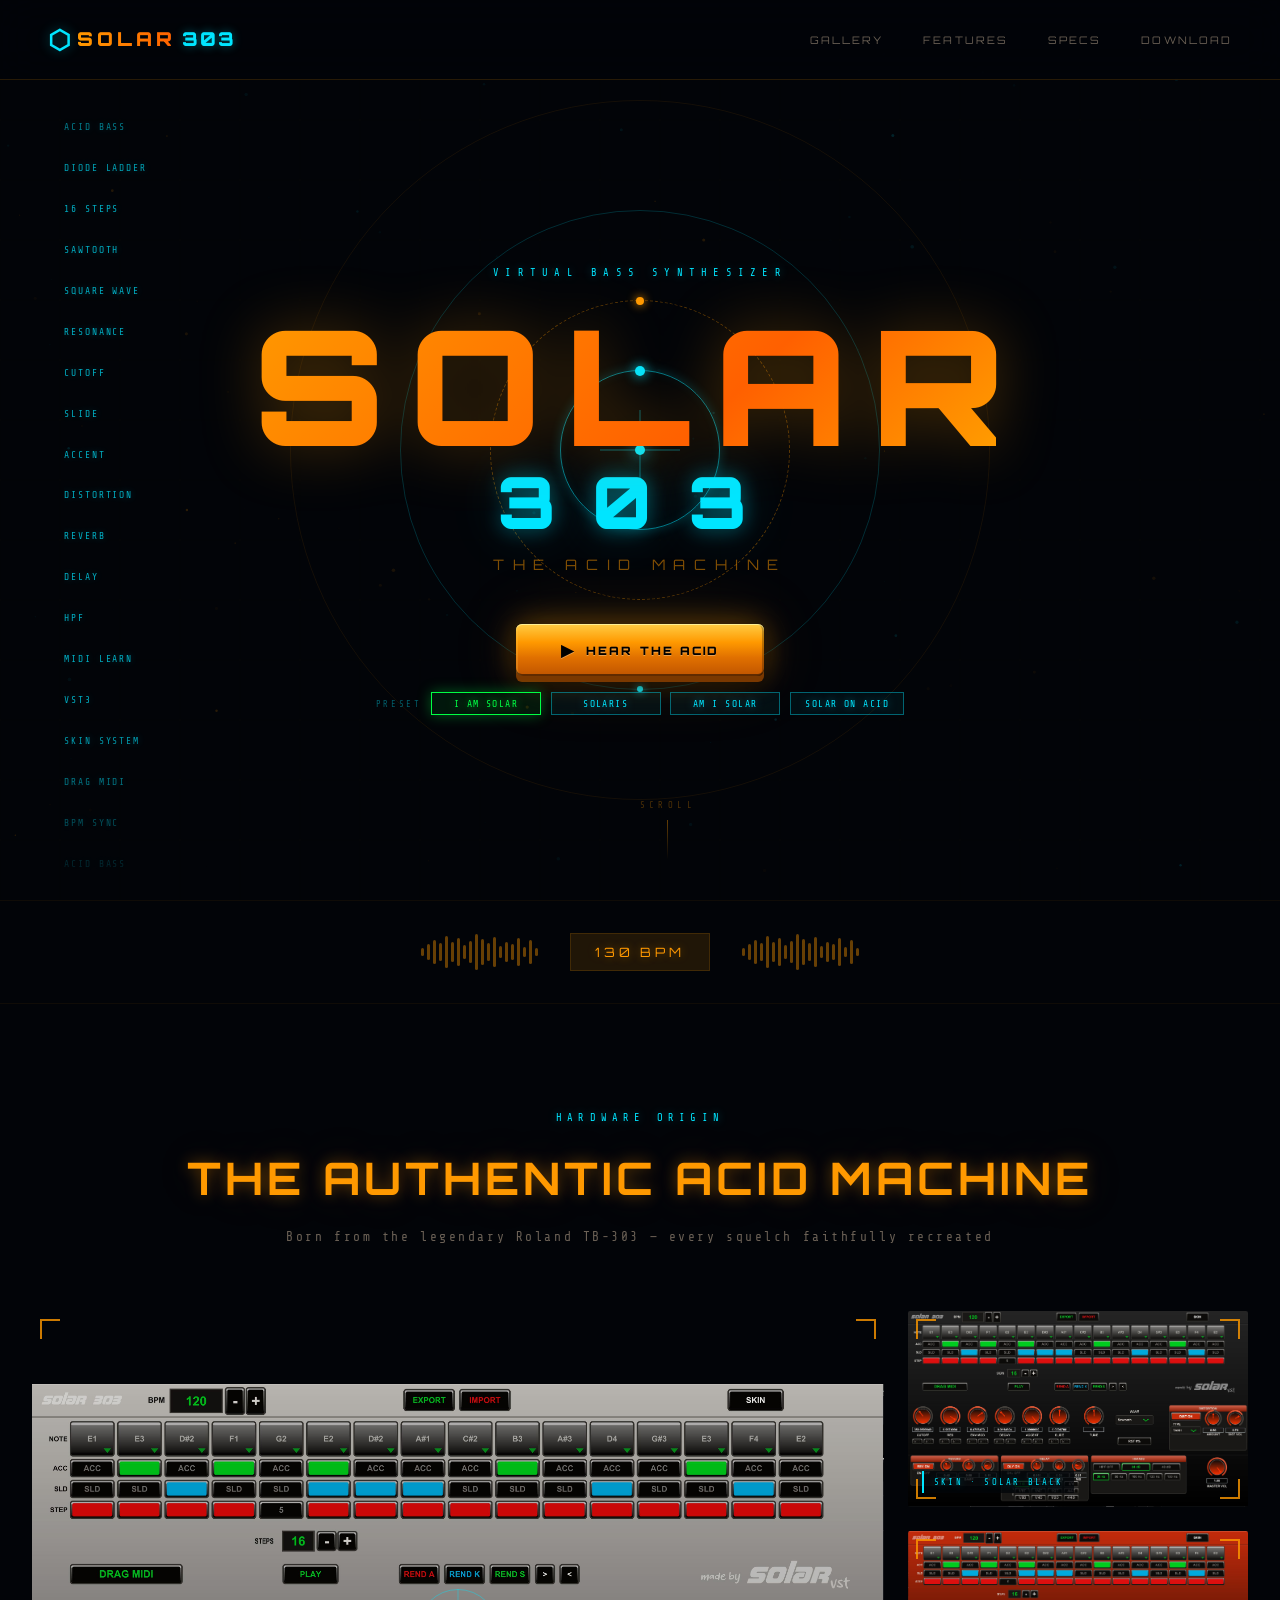
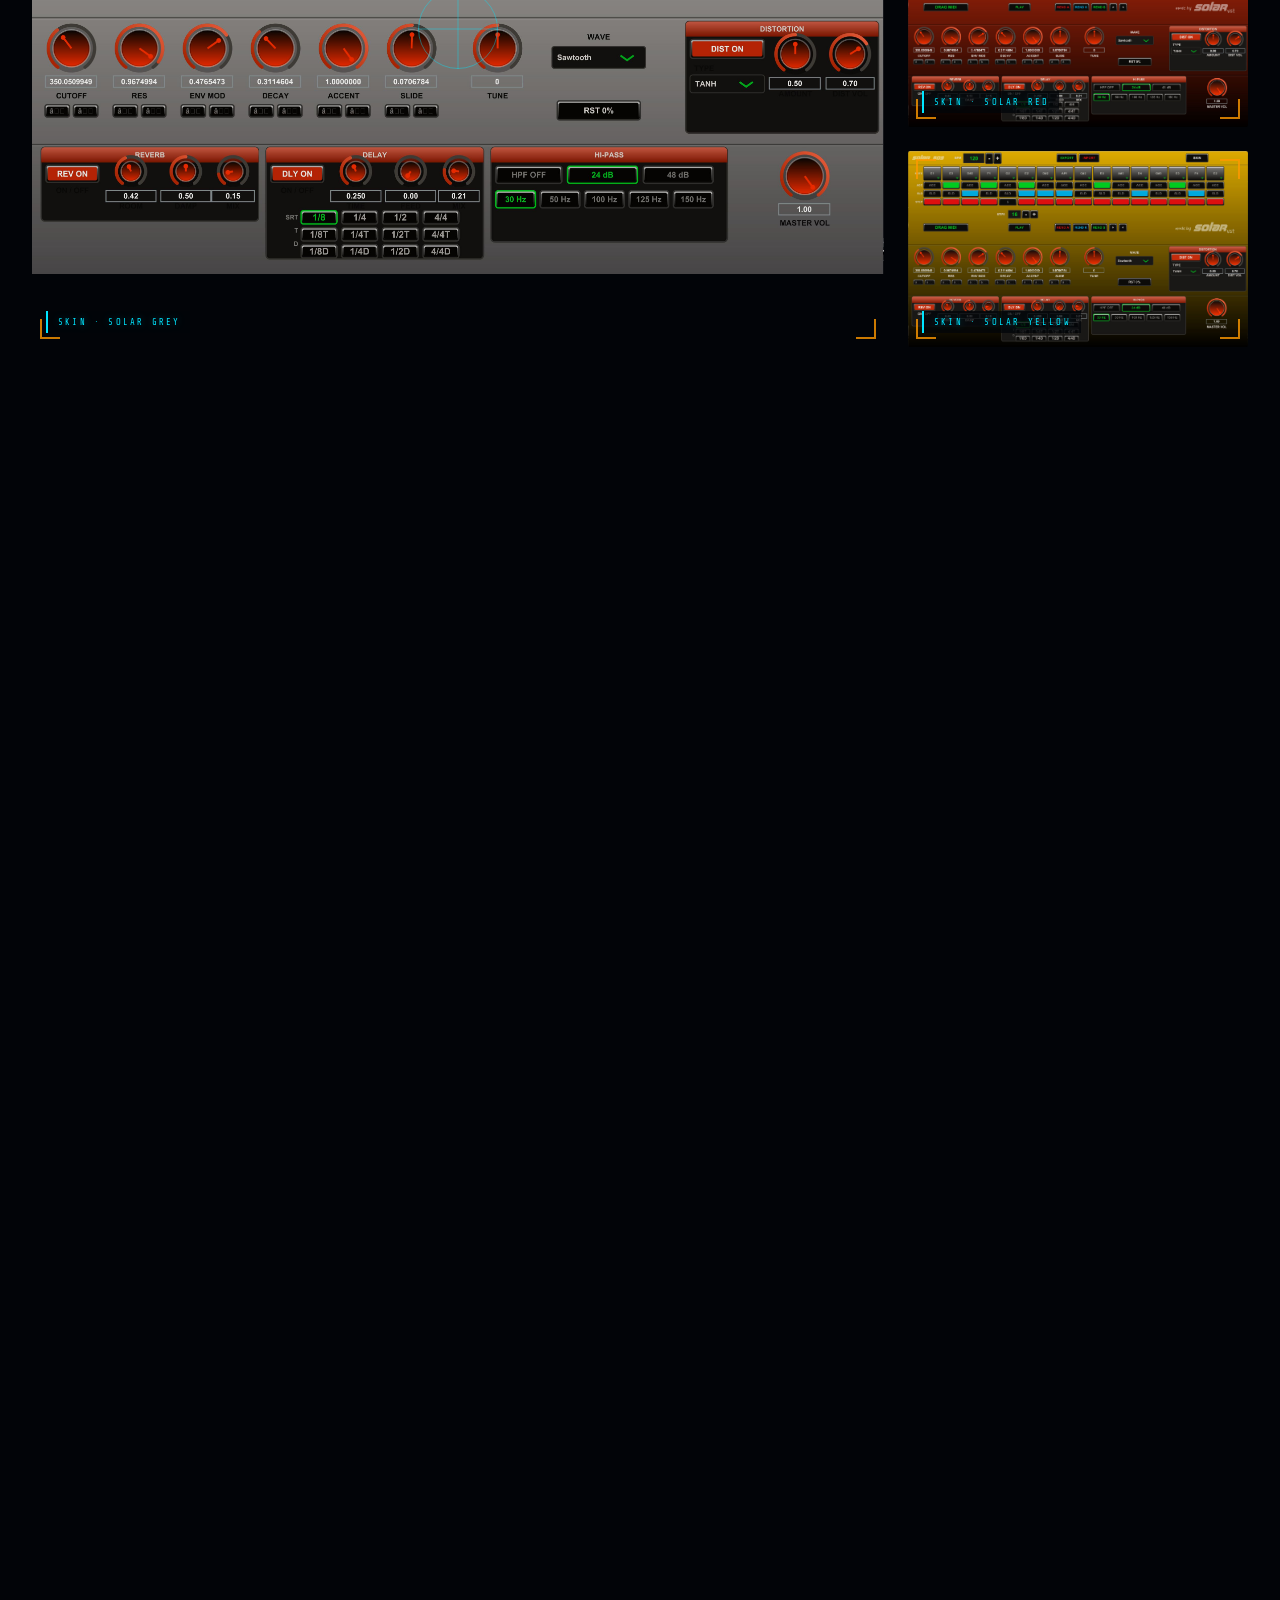
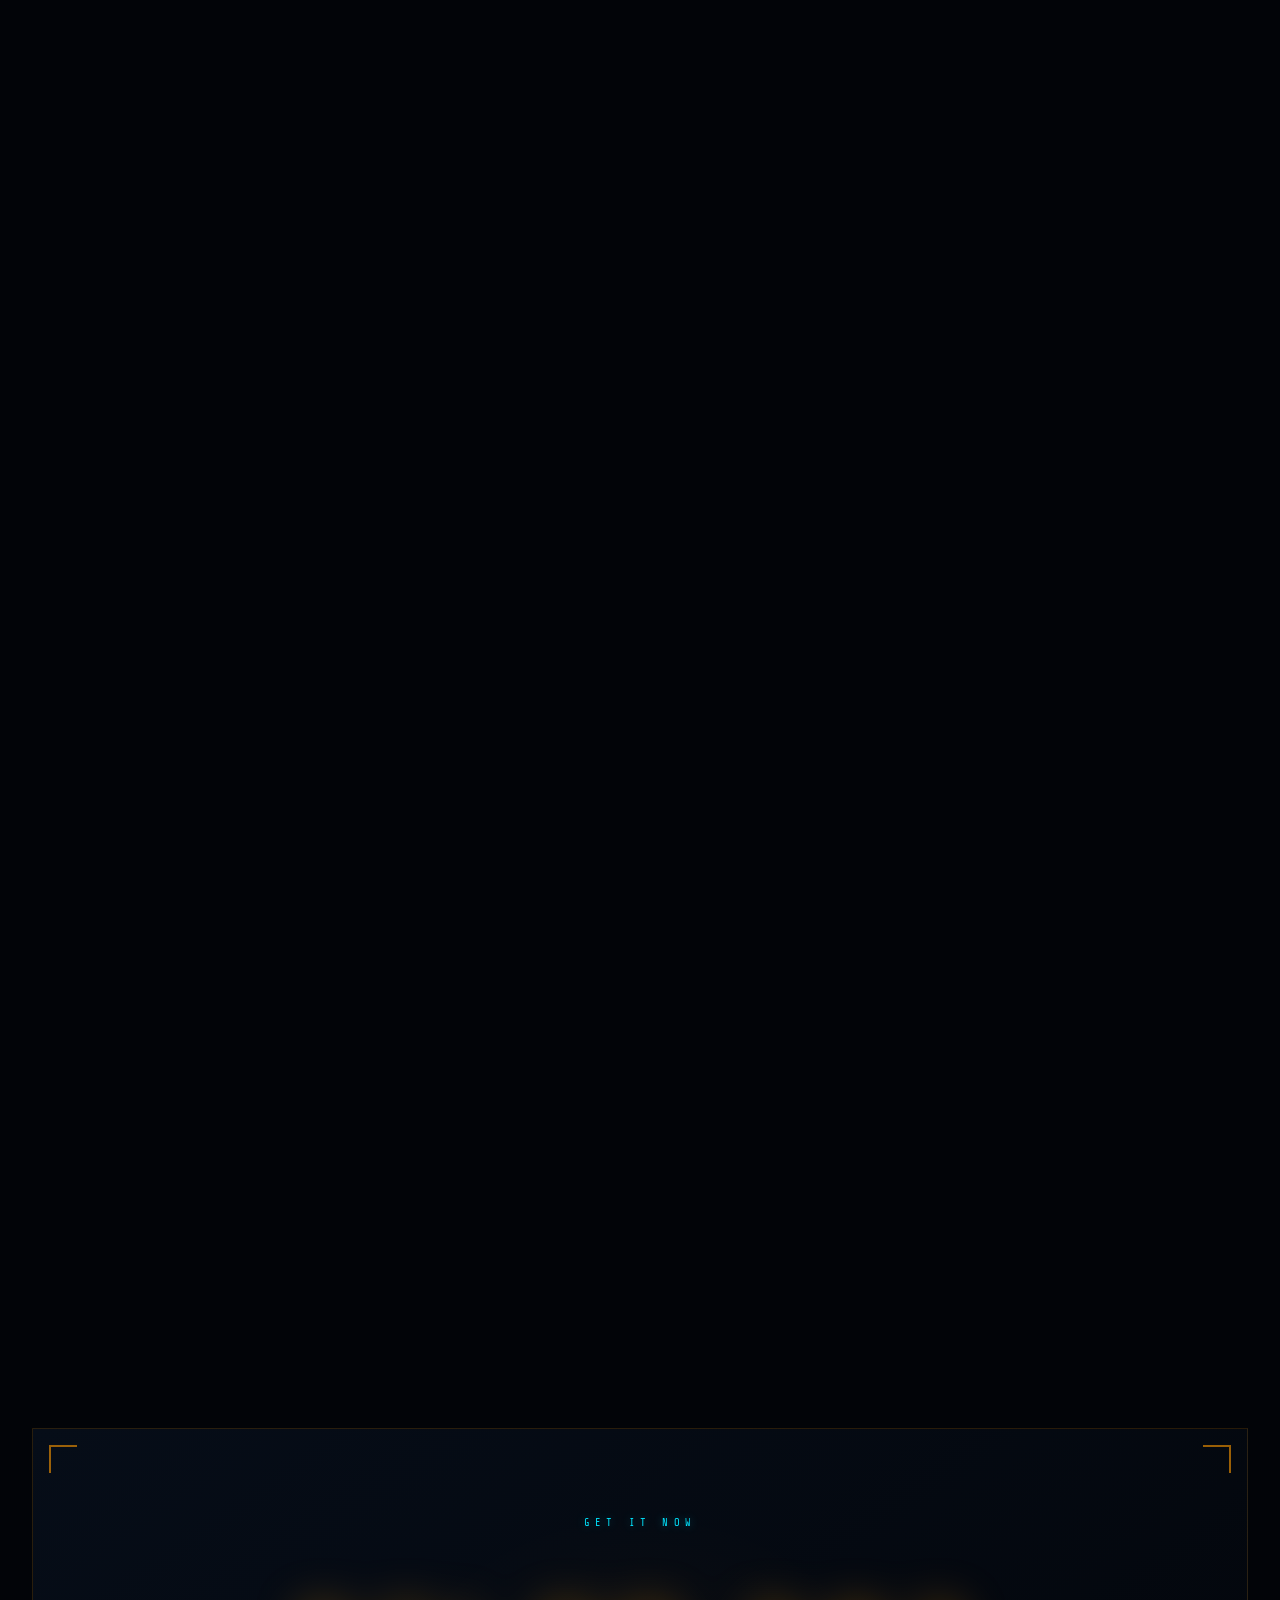
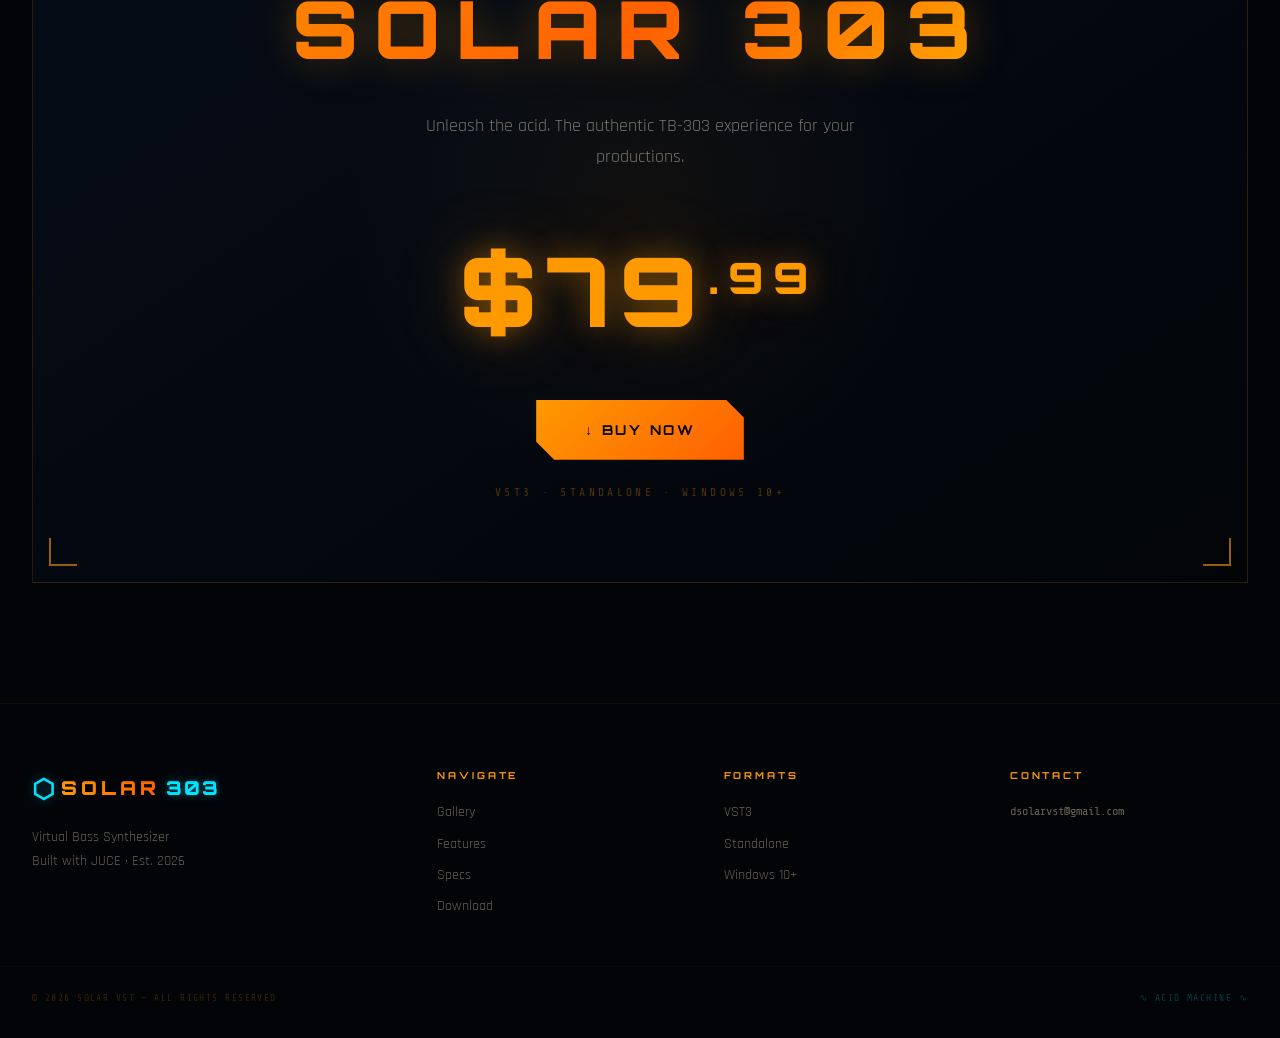
==== index.html @ ec1c38a1 "move site to root" ====
<!DOCTYPE html>
<html lang="en">
<head>
  <meta charset="UTF-8" />
  <meta name="viewport" content="width=device-width, initial-scale=1.0" />
  <title>SOLAR 303 — The Acid Machine</title>
  <link rel="stylesheet" href="style.css" />
  <link href="https://fonts.googleapis.com/css2?family=Orbitron:wght@400;700;900&family=Share+Tech+Mono&family=Rajdhani:wght@300;400;500;600;700&display=swap" rel="stylesheet" />
</head>
<body>

  <canvas id="bg-canvas"></canvas>

  <!-- NAVBAR -->
  <nav class="navbar" id="navbar">
    <div class="nav-logo">
      <span class="logo-hex">⬡</span>
      <span class="logo-solar">SOLAR</span><span class="logo-303">303</span>
    </div>
    <ul class="nav-links">
      <li><a href="#gallery">GALLERY</a></li>
      <li><a href="#features">FEATURES</a></li>
      <li><a href="#specs">SPECS</a></li>
      <li><a href="#download">DOWNLOAD</a></li>
    </ul>
    <button class="hamburger" id="hamburger" aria-label="Menu">
      <span></span><span></span><span></span>
    </button>
  </nav>

  <div class="mobile-nav" id="mobile-nav">
    <a href="#gallery">GALLERY</a>
    <a href="#features">FEATURES</a>
    <a href="#specs">SPECS</a>
    <a href="#download">DOWNLOAD</a>
  </div>

  <!-- HERO -->
  <section class="hero">

    <!-- HUD targeting rings -->
    <div class="hud-rings">
      <div class="hud-ring r1"></div>
      <div class="hud-ring r2"></div>
      <div class="hud-ring r3"></div>
      <div class="hud-ring r4"></div>
      <div class="hud-crosshair">
        <div class="ch-h"></div>
        <div class="ch-v"></div>
        <div class="ch-core"></div>
      </div>
    </div>

    <!-- Rising neon words column -->
    <div class="neon-words-col">
      <div class="neon-words-track">
        <span>ACID BASS</span>
        <span>DIODE LADDER</span>
        <span>16 STEPS</span>
        <span>SAWTOOTH</span>
        <span>SQUARE WAVE</span>
        <span>RESONANCE</span>
        <span>CUTOFF</span>
        <span>SLIDE</span>
        <span>ACCENT</span>
        <span>DISTORTION</span>
        <span>REVERB</span>
        <span>DELAY</span>
        <span>HPF</span>
        <span>MIDI LEARN</span>
        <span>VST3</span>
        <span>SKIN SYSTEM</span>
        <span>DRAG MIDI</span>
        <span>BPM SYNC</span>
        <span>ACID BASS</span>
        <span>DIODE LADDER</span>
        <span>16 STEPS</span>
        <span>SAWTOOTH</span>
        <span>SQUARE WAVE</span>
        <span>RESONANCE</span>
        <span>CUTOFF</span>
        <span>SLIDE</span>
        <span>ACCENT</span>
        <span>DISTORTION</span>
        <span>REVERB</span>
        <span>DELAY</span>
        <span>HPF</span>
        <span>MIDI LEARN</span>
        <span>VST3</span>
        <span>SKIN SYSTEM</span>
        <span>DRAG MIDI</span>
        <span>BPM SYNC</span>
      </div>
    </div>


    <div class="hero-content">
      <div class="hero-label">VIRTUAL BASS SYNTHESIZER</div>
      <h1 class="hero-title">
        <span class="ht-solar">SOLAR</span>
        <span class="ht-303">303</span>
      </h1>
      <p class="hero-tagline">THE ACID MACHINE</p>
      <div class="hero-btns">
        <button class="btn-acid" id="acid-btn">
          <span class="btn-icon">▶</span> HEAR THE ACID
        </button>
      </div>
      <div class="preset-selector">
        <span class="preset-label">PRESET</span>
        <button class="preset-btn active" data-preset="1">I AM SOLAR</button>
        <button class="preset-btn" data-preset="3">SOLARIS</button>
        <button class="preset-btn" data-preset="2">AM I SOLAR</button>
        <button class="preset-btn" data-preset="0">SOLAR ON ACID</button>
      </div>
    </div>

    <div class="scroll-indicator">
      <span>SCROLL</span>
      <div class="scroll-line"></div>
    </div>
  </section>

  <!-- BPM DIVIDER -->
  <div class="bpm-divider">
    <div class="wave-bars">
      <span></span><span></span><span></span><span></span><span></span>
      <span></span><span></span><span></span><span></span><span></span>
      <span></span><span></span><span></span><span></span><span></span>
      <span></span><span></span><span></span><span></span><span></span>
    </div>
    <div class="bpm-tag">130 BPM</div>
    <div class="wave-bars">
      <span></span><span></span><span></span><span></span><span></span>
      <span></span><span></span><span></span><span></span><span></span>
      <span></span><span></span><span></span><span></span><span></span>
      <span></span><span></span><span></span><span></span><span></span>
    </div>
  </div>

  <!-- GALLERY — Authentic Images -->
  <section class="gallery reveal" id="gallery">
    <div class="container">
      <div class="section-header">
        <span class="section-tag">HARDWARE ORIGIN</span>
        <h2 class="section-title">THE AUTHENTIC ACID MACHINE</h2>
        <p class="section-sub">Born from the legendary Roland TB-303 — every squelch faithfully recreated</p>
      </div>

      <div class="gallery-layout">
        <div class="gallery-main hud-frame">
          <img src="images/GR.jpg" alt="SOLAR 303 Grey Skin" />
          <div class="hf-overlay">
            <div class="hf-tl"></div>
            <div class="hf-tr"></div>
            <div class="hf-bl"></div>
            <div class="hf-br"></div>
            <div class="hf-scan"></div>
            <div class="hf-tag">SKIN · SOLAR GREY</div>
            <div class="hf-target">
              <div class="target-ring"></div>
              <div class="target-cross-h"></div>
              <div class="target-cross-v"></div>
            </div>
          </div>
        </div>

        <div class="gallery-skins">
          <div class="skin-card hud-frame">
            <img src="images/B.jpg" alt="SOLAR 303 Black Skin" />
            <div class="hf-overlay">
              <div class="hf-tl"></div>
              <div class="hf-tr"></div>
              <div class="hf-bl"></div>
              <div class="hf-br"></div>
              <div class="hf-tag">SKIN · SOLAR BLACK</div>
            </div>
          </div>
          <div class="skin-card hud-frame">
            <img src="images/R.jpg" alt="SOLAR 303 Red Skin" />
            <div class="hf-overlay">
              <div class="hf-tl"></div>
              <div class="hf-tr"></div>
              <div class="hf-bl"></div>
              <div class="hf-br"></div>
              <div class="hf-tag">SKIN · SOLAR RED</div>
            </div>
          </div>
          <div class="skin-card hud-frame">
            <img src="images/Y.jpg" alt="SOLAR 303 Yellow Skin" />
            <div class="hf-overlay">
              <div class="hf-tl"></div>
              <div class="hf-tr"></div>
              <div class="hf-bl"></div>
              <div class="hf-br"></div>
              <div class="hf-tag">SKIN · SOLAR YELLOW</div>
            </div>
          </div>
        </div>
      </div>
    </div>
  </section>

  <!-- FEATURES -->
  <section class="features reveal" id="features">
    <div class="container">
      <div class="section-header">
        <span class="section-tag">ENGINE</span>
        <h2 class="section-title">CORE FEATURES</h2>
        <p class="section-sub">Everything that makes the acid flow</p>
      </div>

      <div class="features-grid">
        <div class="feat-card">
          <div class="feat-code">SEQ</div>
          <h3>16-Step Sequencer</h3>
          <p>Classic, easy system for endless programming of your SOLAR 303 16-step patterns — real-time editing, variable length, slide and accent per step.</p>
        </div>
        <div class="feat-card">
          <div class="feat-code">LPF</div>
          <h3>Acid Filter</h3>
          <p>Screaming resonant low-pass filter. Cutoff, resonance, envelope mod — the unmistakable 303 character.</p>
        </div>
        <div class="feat-card">
          <div class="feat-code">SLD</div>
          <h3>Slide & Accent</h3>
          <p>Per-step portamento glide and accent boost that define the iconic acid sound.</p>
        </div>
        <div class="feat-card">
          <div class="feat-code">DST</div>
          <h3>Distortion Drive</h3>
          <p>From warm saturation to aggressive clipping. Push the signal until it screams.</p>
        </div>
        <div class="feat-card">
          <div class="feat-code">DLY</div>
          <h3>Tempo-Sync Delay</h3>
          <p>Rhythmic stereo echoes locked to your DAW's tempo with adjustable feedback.</p>
        </div>
        <div class="feat-card">
          <div class="feat-code">MDI</div>
          <h3>MIDI Learn</h3>
          <p>Lock-free MIDI CC mapping. Assign any hardware knob to any parameter instantly.</p>
        </div>
        <div class="feat-card">
          <div class="feat-code">RND</div>
          <h3>Randomizer</h3>
          <p>Intelligent one-click pattern generation. Discover unexpected acid sequences instantly.</p>
        </div>
        <div class="feat-card">
          <div class="feat-code">REV</div>
          <h3>Reverb</h3>
          <p>Lush stereo reverb from tight rooms to infinite ambient washes — place your bass in space.</p>
        </div>
        <div class="feat-card">
          <div class="feat-code">SKN</div>
          <h3>Skin System</h3>
          <p>Multiple visual themes. Switch between looks to match your studio aesthetic.</p>
        </div>
      </div>
    </div>
  </section>

  <!-- SIGNAL FLOW -->
  <section class="signal-section reveal" id="signal">
    <div class="container">
      <div class="section-header">
        <span class="section-tag">ARCHITECTURE</span>
        <h2 class="section-title">SIGNAL FLOW</h2>
        <p class="section-sub">The audio path from sequencer to output</p>
      </div>

      <div class="signal-chain">
        <div class="chain-node">
          <div class="cn-code">SEQ</div>
          <div class="cn-label">Sequencer</div>
        </div>
        <div class="chain-arrow"><svg viewBox="0 0 40 12"><line x1="0" y1="6" x2="34" y2="6"/><polygon points="34,2 40,6 34,10"/></svg></div>
        <div class="chain-node">
          <div class="cn-code">OSC</div>
          <div class="cn-label">Oscillator</div>
        </div>
        <div class="chain-arrow"><svg viewBox="0 0 40 12"><line x1="0" y1="6" x2="34" y2="6"/><polygon points="34,2 40,6 34,10"/></svg></div>
        <div class="chain-node">
          <div class="cn-code">LPF</div>
          <div class="cn-label">Acid Filter</div>
        </div>
        <div class="chain-arrow"><svg viewBox="0 0 40 12"><line x1="0" y1="6" x2="34" y2="6"/><polygon points="34,2 40,6 34,10"/></svg></div>
        <div class="chain-node">
          <div class="cn-code">HPF</div>
          <div class="cn-label">Hi-Pass</div>
        </div>
        <div class="chain-arrow"><svg viewBox="0 0 40 12"><line x1="0" y1="6" x2="34" y2="6"/><polygon points="34,2 40,6 34,10"/></svg></div>
        <div class="chain-node">
          <div class="cn-code">DST</div>
          <div class="cn-label">Distortion</div>
        </div>
        <div class="chain-arrow"><svg viewBox="0 0 40 12"><line x1="0" y1="6" x2="34" y2="6"/><polygon points="34,2 40,6 34,10"/></svg></div>
        <div class="chain-node">
          <div class="cn-code">DLY</div>
          <div class="cn-label">Delay</div>
        </div>
        <div class="chain-arrow"><svg viewBox="0 0 40 12"><line x1="0" y1="6" x2="34" y2="6"/><polygon points="34,2 40,6 34,10"/></svg></div>
        <div class="chain-node">
          <div class="cn-code">REV</div>
          <div class="cn-label">Reverb</div>
        </div>
        <div class="chain-arrow"><svg viewBox="0 0 40 12"><line x1="0" y1="6" x2="34" y2="6"/><polygon points="34,2 40,6 34,10"/></svg></div>
        <div class="chain-node active">
          <div class="cn-code">OUT</div>
          <div class="cn-label">Output</div>
        </div>
      </div>

      <div class="signal-pulse-bar">
        <div class="signal-pulse-fill"></div>
      </div>
    </div>
  </section>

  <!-- SPECS -->
  <section class="specs reveal" id="specs">
    <div class="container">
      <div class="section-header">
        <span class="section-tag">TECHNICAL</span>
        <h2 class="section-title">SPECIFICATIONS</h2>
        <p class="section-sub">System requirements and technical details</p>
      </div>

      <div class="specs-grid">
        <div class="spec-row">
          <span class="spec-k">FORMAT</span>
          <span class="spec-v">VST3 + Standalone</span>
        </div>
        <div class="spec-row">
          <span class="spec-k">PLATFORM</span>
          <span class="spec-v">Windows 10+</span>
        </div>
        <div class="spec-row">
          <span class="spec-k">OSCILLATOR</span>
          <span class="spec-v">Sawtooth &amp; Square</span>
        </div>
        <div class="spec-row">
          <span class="spec-k">FILTER</span>
          <span class="spec-v">Resonant LP + HP</span>
        </div>
        <div class="spec-row">
          <span class="spec-k">SEQUENCER</span>
          <span class="spec-v">16-Step Pattern</span>
        </div>
        <div class="spec-row">
          <span class="spec-k">STEP LENGTH</span>
          <span class="spec-v">Variable 1–16</span>
        </div>
        <div class="spec-row">
          <span class="spec-k">EFFECTS</span>
          <span class="spec-v">Distortion, Delay, Reverb</span>
        </div>
        <div class="spec-row">
          <span class="spec-k">MIDI</span>
          <span class="spec-v">Full CC Learn Support</span>
        </div>
        <div class="spec-row">
          <span class="spec-k">SKINS</span>
          <span class="spec-v">Multiple Themes</span>
        </div>
        <div class="spec-row">
          <span class="spec-k">LICENSE</span>
          <span class="spec-v spec-free">$79.99</span>
        </div>
      </div>
    </div>
  </section>

  <!-- DOWNLOAD CTA -->
  <section class="download reveal" id="download">
    <div class="container">
      <div class="dl-box">
        <div class="dl-glow"></div>
        <div class="dl-corners">
          <div class="dlc tl"></div>
          <div class="dlc tr"></div>
          <div class="dlc bl"></div>
          <div class="dlc br"></div>
        </div>
        <span class="section-tag">GET IT NOW</span>
        <h2 class="dl-title">SOLAR 303</h2>
        <p class="dl-sub">Unleash the acid. The authentic TB-303 experience for your productions.</p>
        <div class="dl-price">$79<span class="dl-cents">.99</span></div>
        <a href="#" class="btn-primary">↓ BUY NOW</a>
        <div class="dl-formats">VST3 · STANDALONE · WINDOWS 10+</div>
      </div>
    </div>
  </section>

  <!-- FOOTER -->
  <footer class="footer">
    <div class="footer-grid">
      <div class="footer-brand">
        <div class="nav-logo">
          <span class="logo-hex">⬡</span>
          <span class="logo-solar">SOLAR</span><span class="logo-303">303</span>
        </div>
        <p>Virtual Bass Synthesizer<br/>Built with JUCE · Est. 2026</p>
      </div>
      <div class="footer-links">
        <h4>NAVIGATE</h4>
        <ul>
          <li><a href="#gallery">Gallery</a></li>
          <li><a href="#features">Features</a></li>
          <li><a href="#specs">Specs</a></li>
          <li><a href="#download">Download</a></li>
        </ul>
      </div>
      <div class="footer-links">
        <h4>FORMATS</h4>
        <ul>
          <li>VST3</li>
          <li>Standalone</li>
          <li>Windows 10+</li>
        </ul>
      </div>
      <div class="footer-contact">
        <h4>CONTACT</h4>
        <p>dsolarvst@gmail.com</p>
      </div>
    </div>
    <div class="footer-bottom">
      <p>© 2026 SOLAR VST — ALL RIGHTS RESERVED</p>
      <p class="footer-acid">∿ ACID MACHINE ∿</p>
    </div>
  </footer>

  <script src="script.js"></script>
</body>
</html>
---- style.css ----
/* ============================================
   SOLAR 303 — THE ACID MACHINE
   HUD VFX Landing Page
   ============================================ */

:root {
  --bg:          #020408;
  --bg-card:     #060d18;
  --bg-surface:  #0a1220;
  --orange:      #ff9900;
  --orange-hot:  #ff6000;
  --orange-dim:  rgba(255, 153, 0, 0.12);
  --orange-glow: rgba(255, 153, 0, 0.4);
  --cyan:        #00e5ff;
  --cyan-dim:    rgba(0, 229, 255, 0.12);
  --cyan-glow:   rgba(0, 229, 255, 0.4);
  --green:       #00ff44;
  --text:        #ddd8cc;
  --text-dim:    #6a6055;
  --border:      rgba(255, 153, 0, 0.15);
  --border-cyan: rgba(0, 229, 255, 0.2);
  --font-t: 'Orbitron', monospace;
  --font-m: 'Share Tech Mono', monospace;
  --font-b: 'Rajdhani', sans-serif;
}

*, *::before, *::after { box-sizing: border-box; margin: 0; padding: 0; }
html { scroll-behavior: smooth; overflow-x: hidden; }
body {
  background: var(--bg);
  color: var(--text);
  font-family: var(--font-b);
  overflow-x: hidden;
  line-height: 1.6;
}
a { text-decoration: none; color: inherit; }
ul { list-style: none; }

/* ============================================
   BACKGROUND CANVAS
   ============================================ */
#bg-canvas {
  position: fixed;
  inset: 0;
  width: 100%; height: 100%;
  z-index: 0;
  pointer-events: none;
  opacity: 0.5;
}

/* ============================================
   CONTAINER
   ============================================ */
.container {
  max-width: 1280px;
  margin: 0 auto;
  padding: 0 2rem;
}

section { position: relative; z-index: 2; }

/* ============================================
   SCROLL REVEAL
   ============================================ */
.reveal {
  opacity: 0;
  transform: translateY(40px);
  transition: opacity 0.9s ease, transform 0.9s ease;
}
.reveal.visible {
  opacity: 1;
  transform: none;
}

/* ============================================
   SECTION HEADER
   ============================================ */
.section-header {
  text-align: center;
  margin-bottom: 64px;
}

.section-tag {
  display: inline-block;
  font-family: var(--font-m);
  font-size: 0.65rem;
  letter-spacing: 0.5em;
  color: var(--cyan);
  text-shadow: 0 0 10px var(--cyan-glow);
  margin-bottom: 1rem;
}

.section-title {
  font-family: var(--font-t);
  font-size: clamp(1.8rem, 4vw, 2.8rem);
  font-weight: 700;
  letter-spacing: 4px;
  text-transform: uppercase;
  color: var(--orange);
  text-shadow: 0 0 15px var(--orange-glow), 0 0 50px rgba(255,153,0,0.15);
  margin-bottom: 0.75rem;
}

.section-sub {
  font-family: var(--font-m);
  font-size: 0.8rem;
  color: var(--text-dim);
  letter-spacing: 0.2em;
}

/* ============================================
   NAVBAR
   ============================================ */
.navbar {
  position: fixed;
  top: 0; left: 0; right: 0;
  z-index: 1000;
  display: flex;
  align-items: center;
  justify-content: space-between;
  padding: 1.2rem 3rem;
  background: rgba(2, 4, 8, 0.88);
  backdrop-filter: blur(20px);
  border-bottom: 1px solid var(--border);
  transition: padding 0.3s;
}
.navbar.scrolled { padding: 0.7rem 3rem; }

.nav-logo {
  display: flex;
  align-items: center;
  gap: 0.4rem;
  font-family: var(--font-t);
  font-weight: 900;
}
.logo-hex {
  font-size: 1.6rem;
  color: var(--cyan);
  text-shadow: 0 0 12px var(--cyan-glow);
  animation: hexPulse 3s ease-in-out infinite;
}
@keyframes hexPulse {
  0%,100% { text-shadow: 0 0 12px var(--cyan-glow); }
  50%      { text-shadow: 0 0 24px var(--cyan-glow), 0 0 48px rgba(0,229,255,0.3); }
}
.logo-solar {
  font-size: 1.2rem;
  letter-spacing: 0.2em;
  background: linear-gradient(90deg, var(--orange), var(--orange-hot));
  -webkit-background-clip: text;
  -webkit-text-fill-color: transparent;
  background-clip: text;
}
.logo-303 {
  font-size: 1.2rem;
  letter-spacing: 0.1em;
  color: var(--cyan);
  -webkit-text-fill-color: var(--cyan);
  text-shadow: 0 0 10px var(--cyan-glow);
}

.nav-links {
  display: flex;
  gap: 2.5rem;
}
.nav-links a {
  font-family: var(--font-t);
  font-size: 0.65rem;
  letter-spacing: 0.2em;
  color: var(--text-dim);
  transition: color 0.3s, text-shadow 0.3s;
  position: relative;
}
.nav-links a::after {
  content: '';
  position: absolute;
  bottom: -4px; left: 0;
  width: 0; height: 1px;
  background: var(--orange);
  box-shadow: 0 0 6px var(--orange);
  transition: width 0.3s;
}
.nav-links a:hover { color: var(--orange); }
.nav-links a:hover::after { width: 100%; }

.hamburger {
  display: none;
  flex-direction: column;
  gap: 5px;
  background: none;
  border: none;
  cursor: pointer;
  padding: 4px;
}
.hamburger span {
  display: block;
  width: 24px; height: 1px;
  background: var(--orange);
  transition: all 0.3s;
}

.mobile-nav {
  display: none;
  position: fixed;
  top: 0; left: 0; right: 0; bottom: 0;
  z-index: 999;
  background: rgba(2,4,8,0.97);
  flex-direction: column;
  align-items: center;
  justify-content: center;
  gap: 2rem;
}
.mobile-nav.open { display: flex; }
.mobile-nav a {
  font-family: var(--font-t);
  font-size: 1.2rem;
  letter-spacing: 0.3em;
  color: var(--orange);
}

/* ============================================
   HERO
   ============================================ */
.hero {
  position: relative;
  min-height: 100vh;
  display: flex;
  align-items: center;
  justify-content: center;
  overflow: hidden;
  z-index: 1;
}

/* HUD RINGS */
.hud-rings {
  position: absolute;
  top: 50%; left: 50%;
  transform: translate(-50%, -50%);
  pointer-events: none;
  z-index: 0;
}

.hud-ring {
  position: absolute;
  border-radius: 50%;
  top: 50%; left: 50%;
  transform: translate(-50%, -50%);
}

.r1 {
  width: 160px; height: 160px;
  border: 1px solid rgba(0,229,255,0.5);
  animation: spinCW 8s linear infinite;
  box-shadow: 0 0 12px rgba(0,229,255,0.2), inset 0 0 12px rgba(0,229,255,0.05);
}
.r1::before {
  content: '';
  position: absolute;
  width: 10px; height: 10px;
  border-radius: 50%;
  background: var(--cyan);
  box-shadow: 0 0 12px var(--cyan);
  top: -5px; left: 50%;
  transform: translateX(-50%);
}

.r2 {
  width: 300px; height: 300px;
  border: 1px solid rgba(255,153,0,0.35);
  border-style: dashed;
  animation: spinCCW 15s linear infinite;
}
.r2::before {
  content: '';
  position: absolute;
  width: 8px; height: 8px;
  border-radius: 50%;
  background: var(--orange);
  box-shadow: 0 0 10px var(--orange);
  top: -4px; left: 50%;
  transform: translateX(-50%);
}

.r3 {
  width: 480px; height: 480px;
  border: 1px solid rgba(0,229,255,0.18);
  animation: spinCW 25s linear infinite;
}
.r3::before {
  content: '';
  position: absolute;
  width: 6px; height: 6px;
  border-radius: 50%;
  background: var(--cyan);
  box-shadow: 0 0 8px var(--cyan);
  bottom: -3px; left: 50%;
  transform: translateX(-50%);
}

.r4 {
  width: 700px; height: 700px;
  border: 1px solid rgba(255,153,0,0.08);
  animation: spinCCW 40s linear infinite;
}

@keyframes spinCW  { to { transform: translate(-50%,-50%) rotate(360deg);  } }
@keyframes spinCCW { to { transform: translate(-50%,-50%) rotate(-360deg); } }

/* Crosshair */
.hud-crosshair {
  position: absolute;
  top: 50%; left: 50%;
  transform: translate(-50%, -50%);
  width: 80px; height: 80px;
}
.ch-h {
  position: absolute;
  top: 50%; left: 0;
  width: 100%; height: 1px;
  background: rgba(0,229,255,0.4);
  transform: translateY(-50%);
}
.ch-v {
  position: absolute;
  top: 0; left: 50%;
  width: 1px; height: 100%;
  background: rgba(0,229,255,0.4);
  transform: translateX(-50%);
}
.ch-core {
  position: absolute;
  top: 50%; left: 50%;
  transform: translate(-50%, -50%);
  width: 10px; height: 10px;
  border-radius: 50%;
  background: var(--cyan);
  box-shadow: 0 0 16px var(--cyan), 0 0 40px rgba(0,229,255,0.4);
  animation: corePulse 2s ease-in-out infinite;
}
@keyframes corePulse {
  0%,100% { transform: translate(-50%,-50%) scale(1); opacity: 1; }
  50%      { transform: translate(-50%,-50%) scale(1.5); opacity: 0.6; }
}

/* HUD DATA PANELS */
.hud-data {
  position: absolute;
  font-family: var(--font-m);
  font-size: 0.6rem;
  color: rgba(0,229,255,0.5);
  letter-spacing: 0.1em;
  pointer-events: none;
  animation: hudFloat 6s ease-in-out infinite;
  z-index: 1;
}
.hd-label {
  font-size: 0.5rem;
  letter-spacing: 0.3em;
  color: rgba(0,229,255,0.3);
  text-transform: uppercase;
  margin-bottom: 3px;
}
.hd-val {
  color: rgba(0,229,255,0.7);
  font-size: 0.65rem;
  margin-bottom: 2px;
}
.hd-val.sm { font-size: 0.55rem; color: rgba(0,229,255,0.45); }
.hd-line {
  width: 60px; height: 1px;
  background: linear-gradient(90deg, rgba(0,229,255,0.4), transparent);
  margin: 5px 0;
}
@keyframes hudFloat {
  0%,100% { transform: translateY(0); opacity: 0.8; }
  50%      { transform: translateY(-8px); opacity: 1; }
}
.hd-1 { top: 22%; left:  5%; animation-delay: 0s; }
.hd-2 { top: 28%; right: 5%; animation-delay: 1.5s; }
.hd-3 { bottom: 28%; left: 7%; animation-delay: 3s; }
.hd-4 { bottom: 22%; right: 6%; animation-delay: 4.5s; }

/* RISING NEON WORDS COLUMN */
.neon-words-col {
  position: absolute;
  left: 5%;
  top: 0;
  bottom: 0;
  width: 120px;
  overflow: hidden;
  z-index: 1;
  pointer-events: none;
  mask-image: linear-gradient(to top, transparent 0%, black 20%, black 80%, transparent 100%);
  -webkit-mask-image: linear-gradient(to top, transparent 0%, black 20%, black 80%, transparent 100%);
}
.neon-words-track {
  display: flex;
  flex-direction: column;
  gap: 1.6rem;
  animation: wordsRise 22s linear infinite;
  padding-top: 100%;
}
.neon-words-track span {
  font-family: var(--font-m);
  font-size: 0.6rem;
  letter-spacing: 0.2em;
  color: var(--cyan);
  text-shadow: 0 0 8px var(--cyan-glow), 0 0 20px rgba(0,229,255,0.3);
  white-space: nowrap;
  opacity: 0.75;
}
@keyframes wordsRise {
  0%   { transform: translateY(0); }
  100% { transform: translateY(-50%); }
}
@media (max-width: 768px) {
  .neon-words-col { display: none; }
}

/* HERO CONTENT */
.hero-content {
  position: relative;
  z-index: 2;
  text-align: center;
  padding: 7rem 2rem 2rem;
}

.hero-label {
  font-family: var(--font-m);
  font-size: 0.65rem;
  letter-spacing: 0.6em;
  color: var(--cyan);
  text-shadow: 0 0 10px var(--cyan-glow);
  margin-bottom: 1.5rem;
  animation: fadeUp 1s ease 0.2s both;
}

.hero-title {
  font-family: var(--font-t);
  font-weight: 900;
  line-height: 1;
  margin-bottom: 1rem;
  animation: fadeUp 1s ease 0.4s both;
}
.ht-solar {
  display: block;
  font-size: clamp(4rem, 13vw, 10rem);
  letter-spacing: 0.15em;
  background: linear-gradient(135deg, var(--orange), var(--orange-hot), #ffcc00, var(--orange));
  background-size: 200%;
  -webkit-background-clip: text;
  -webkit-text-fill-color: transparent;
  background-clip: text;
  animation: titleShimmer 4s ease-in-out infinite;
  filter: drop-shadow(0 0 30px rgba(255,153,0,0.3));
}
@keyframes titleShimmer {
  0%,100% { background-position: 0%; }
  50%      { background-position: 200%; }
}
.ht-303 {
  display: block;
  font-size: clamp(2rem, 6vw, 4.5rem);
  letter-spacing: 0.5em;
  color: var(--cyan);
  -webkit-text-fill-color: var(--cyan);
  text-shadow: 0 0 20px var(--cyan-glow), 0 0 60px rgba(0,229,255,0.2);
}

.hero-tagline {
  font-family: var(--font-t);
  font-size: clamp(0.6rem, 1.5vw, 0.9rem);
  letter-spacing: 0.6em;
  color: rgba(255,153,0,0.5);
  margin-bottom: 3rem;
  animation: fadeUp 1s ease 0.6s both;
}

.hero-btns {
  display: flex;
  gap: 1.5rem;
  justify-content: center;
  flex-wrap: wrap;
  animation: fadeUp 1s ease 0.8s both;
}

.btn-acid {
  display: inline-flex;
  align-items: center;
  justify-content: center;
  gap: 0.7rem;
  padding: 1rem 2.8rem;
  font-family: var(--font-t);
  font-size: 0.72rem;
  font-weight: 900;
  letter-spacing: 0.18em;
  color: #000;
  background: linear-gradient(180deg,
    #ffcc44 0%,
    #ff9900 35%,
    #e07000 65%,
    #c05500 100%
  );
  border: none;
  border-radius: 6px;
  cursor: pointer;
  position: relative;
  box-shadow:
    0 1px 0 rgba(255,255,180,0.7) inset,
    0 -2px 0 rgba(0,0,0,0.5) inset,
    2px 0 0 rgba(255,200,80,0.25) inset,
    -2px 0 0 rgba(0,0,0,0.25) inset,
    0 6px 0 #7a3800,
    0 8px 18px rgba(0,0,0,0.6),
    0 0 30px rgba(255,153,0,0.4),
    0 0 70px rgba(255,153,0,0.15);
  transition: all 0.1s;
  animation: acidPulse 2.5s ease-in-out infinite;
  text-shadow: 0 1px 0 rgba(255,255,255,0.3);
}
.btn-acid:hover {
  filter: brightness(1.1);
  box-shadow:
    0 1px 0 rgba(255,255,180,0.7) inset,
    0 -2px 0 rgba(0,0,0,0.5) inset,
    2px 0 0 rgba(255,200,80,0.25) inset,
    -2px 0 0 rgba(0,0,0,0.25) inset,
    0 6px 0 #7a3800,
    0 8px 24px rgba(0,0,0,0.7),
    0 0 45px rgba(255,153,0,0.6),
    0 0 90px rgba(255,153,0,0.25);
}
.btn-acid:active {
  transform: translateY(4px);
  box-shadow:
    0 1px 0 rgba(0,0,0,0.3) inset,
    0 -1px 0 rgba(255,255,180,0.3) inset,
    0 2px 0 #7a3800,
    0 3px 8px rgba(0,0,0,0.5),
    0 0 25px rgba(255,153,0,0.4);
}
.btn-acid.playing {
  background: linear-gradient(180deg,
    #ff6644 0%,
    #ff2200 35%,
    #cc1100 65%,
    #991100 100%
  );
  color: #fff;
  text-shadow: 0 1px 0 rgba(0,0,0,0.4);
  box-shadow:
    0 1px 0 rgba(255,150,120,0.5) inset,
    0 -2px 0 rgba(0,0,0,0.5) inset,
    0 6px 0 #550000,
    0 8px 18px rgba(0,0,0,0.6),
    0 0 35px rgba(255,30,0,0.5),
    0 0 80px rgba(255,30,0,0.2);
  animation: none;
}
@keyframes acidPulse {
  0%,100% { box-shadow:
    0 1px 0 rgba(255,255,180,0.7) inset,
    0 -2px 0 rgba(0,0,0,0.5) inset,
    0 6px 0 #7a3800,
    0 8px 18px rgba(0,0,0,0.6),
    0 0 25px rgba(255,153,0,0.35); }
  50% { box-shadow:
    0 1px 0 rgba(255,255,180,0.7) inset,
    0 -2px 0 rgba(0,0,0,0.5) inset,
    0 6px 0 #7a3800,
    0 8px 18px rgba(0,0,0,0.6),
    0 0 55px rgba(255,153,0,0.7),
    0 0 110px rgba(255,153,0,0.25); }
}
.btn-icon { font-size: 1rem; }

.btn-outline {
  display: inline-flex;
  align-items: center;
  padding: 1rem 2.5rem;
  font-family: var(--font-t);
  font-size: 0.75rem;
  letter-spacing: 0.2em;
  color: var(--orange);
  border: 1px solid var(--orange);
  clip-path: polygon(0 0, calc(100% - 14px) 0, 100% 14px, 100% 100%, 14px 100%, 0 calc(100% - 14px));
  transition: all 0.3s;
}
.btn-outline:hover {
  background: var(--orange-dim);
  box-shadow: 0 0 25px var(--orange-glow);
  transform: translateY(-3px);
}

/* Preset Selector */
.preset-selector {
  display: flex;
  align-items: center;
  gap: 0.6rem;
  justify-content: center;
  margin-top: 1rem;
  animation: fadeUp 1s ease 1s both;
}
.preset-label {
  font-family: var(--font-m);
  font-size: 0.55rem;
  letter-spacing: 0.3em;
  color: rgba(0,229,255,0.4);
}
.preset-btn {
  font-family: var(--font-m);
  font-size: 0.6rem;
  letter-spacing: 0.15em;
  color: var(--cyan);
  background: rgba(0,229,255,0.05);
  border: 1px solid rgba(0,229,255,0.4);
  padding: 0.35rem 0.9rem;
  min-width: 110px;
  text-align: center;
  cursor: pointer;
  transition: all 0.25s;
  text-shadow: 0 0 8px rgba(0,229,255,0.5);
}
.preset-btn:hover {
  background: rgba(0,229,255,0.12);
  border-color: var(--cyan);
  box-shadow: 0 0 12px rgba(0,229,255,0.3);
}
.preset-btn.active {
  color: var(--green);
  border-color: var(--green);
  background: rgba(0,255,68,0.08);
  box-shadow: 0 0 14px rgba(0,255,68,0.35);
  text-shadow: 0 0 10px rgba(0,255,68,0.7);
}

/* Scroll Indicator */
.scroll-indicator {
  position: absolute;
  bottom: 2.5rem;
  left: 50%;
  transform: translateX(-50%);
  display: flex;
  flex-direction: column;
  align-items: center;
  gap: 0.5rem;
  animation: fadeUp 1s ease 1.2s both;
  z-index: 2;
}
.scroll-indicator span {
  font-family: var(--font-m);
  font-size: 0.55rem;
  letter-spacing: 0.5em;
  color: rgba(255,153,0,0.3);
}
.scroll-line {
  width: 1px; height: 40px;
  background: linear-gradient(to bottom, rgba(255,153,0,0.4), transparent);
  animation: scrollDrop 2s ease-in-out infinite;
}
@keyframes scrollDrop {
  0%,100% { transform: scaleY(0.5) translateY(-20px); opacity: 0; }
  50%      { transform: scaleY(1) translateY(0); opacity: 1; }
}

@keyframes fadeUp {
  from { opacity: 0; transform: translateY(30px); }
  to   { opacity: 1; transform: translateY(0); }
}

/* ============================================
   BPM DIVIDER
   ============================================ */
.bpm-divider {
  position: relative;
  z-index: 2;
  display: flex;
  align-items: center;
  justify-content: center;
  gap: 2rem;
  padding: 2rem 0;
  border-top: 1px solid rgba(255,153,0,0.06);
  border-bottom: 1px solid rgba(255,153,0,0.06);
  overflow: hidden;
}

.wave-bars {
  display: flex;
  align-items: center;
  gap: 3px;
}
.wave-bars span {
  display: block;
  width: 3px;
  background: var(--orange);
  border-radius: 2px;
  opacity: 0.4;
  animation: barAnim 1.2s ease-in-out infinite;
}
.wave-bars span:nth-child(1)  { height: 8px;  animation-delay: 0s; }
.wave-bars span:nth-child(2)  { height: 16px; animation-delay: 0.07s; }
.wave-bars span:nth-child(3)  { height: 24px; animation-delay: 0.14s; }
.wave-bars span:nth-child(4)  { height: 18px; animation-delay: 0.21s; }
.wave-bars span:nth-child(5)  { height: 32px; animation-delay: 0.28s; }
.wave-bars span:nth-child(6)  { height: 20px; animation-delay: 0.35s; }
.wave-bars span:nth-child(7)  { height: 28px; animation-delay: 0.42s; }
.wave-bars span:nth-child(8)  { height: 14px; animation-delay: 0.49s; }
.wave-bars span:nth-child(9)  { height: 22px; animation-delay: 0.56s; }
.wave-bars span:nth-child(10) { height: 36px; animation-delay: 0.63s; }
.wave-bars span:nth-child(11) { height: 26px; animation-delay: 0.70s; }
.wave-bars span:nth-child(12) { height: 18px; animation-delay: 0.77s; }
.wave-bars span:nth-child(13) { height: 30px; animation-delay: 0.84s; }
.wave-bars span:nth-child(14) { height: 12px; animation-delay: 0.91s; }
.wave-bars span:nth-child(15) { height: 20px; animation-delay: 0.98s; }
.wave-bars span:nth-child(16) { height: 16px; animation-delay: 1.05s; }
.wave-bars span:nth-child(17) { height: 28px; animation-delay: 1.12s; }
.wave-bars span:nth-child(18) { height: 10px; animation-delay: 1.19s; }
.wave-bars span:nth-child(19) { height: 24px; animation-delay: 1.26s; }
.wave-bars span:nth-child(20) { height: 8px;  animation-delay: 1.33s; }

@keyframes barAnim {
  0%,100% { transform: scaleY(0.4); opacity: 0.25; }
  50%      { transform: scaleY(1);   opacity: 0.8; }
}

.bpm-tag {
  font-family: var(--font-t);
  font-size: 0.8rem;
  letter-spacing: 0.3em;
  color: var(--orange);
  text-shadow: 0 0 10px var(--orange-glow);
  white-space: nowrap;
  padding: 0.5rem 1.5rem;
  border: 1px solid var(--border);
  background: var(--orange-dim);
}

/* ============================================
   GALLERY — HUD FRAME
   ============================================ */
.gallery {
  padding: 100px 0;
}

.gallery-layout {
  display: grid;
  grid-template-columns: 1fr 340px;
  gap: 24px;
  align-items: stretch;
}

.gallery-main {
  position: relative;
  overflow: hidden;
  border-radius: 2px;
}
.gallery-main img {
  width: 100%;
  height: 100%;
  object-fit: contain;
  display: block;
  filter: brightness(0.9) contrast(1.05);
  transition: transform 0.6s ease;
}
.gallery-main:hover img { transform: scale(1.03); }

.gallery-skins {
  display: flex;
  flex-direction: column;
  gap: 24px;
}

.skin-card {
  position: relative;
  overflow: hidden;
  border-radius: 2px;
  flex: 1;
}
.skin-card img {
  width: 100%;
  height: 100%;
  object-fit: contain;
  display: block;
  transition: transform 0.5s ease;
}
.skin-card:hover img { transform: scale(1.05); }

/* HUD FRAME OVERLAY */
.hud-frame { position: relative; }
.hf-overlay {
  position: absolute;
  inset: 0;
  pointer-events: none;
}

/* Corner brackets */
.hf-tl, .hf-tr, .hf-bl, .hf-br {
  position: absolute;
  width: 20px; height: 20px;
  border-color: var(--orange);
  border-style: solid;
  opacity: 0.8;
  transition: opacity 0.3s;
}
.hud-frame:hover .hf-tl,
.hud-frame:hover .hf-tr,
.hud-frame:hover .hf-bl,
.hud-frame:hover .hf-br { opacity: 1; }

.hf-tl { top: 8px;  left: 8px;  border-width: 2px 0 0 2px; }
.hf-tr { top: 8px;  right: 8px; border-width: 2px 2px 0 0; }
.hf-bl { bottom: 8px; left: 8px;  border-width: 0 0 2px 2px; }
.hf-br { bottom: 8px; right: 8px; border-width: 0 2px 2px 0; }

/* Scan line */
.hf-scan {
  position: absolute;
  top: -2px; left: 0; right: 0;
  height: 2px;
  background: linear-gradient(90deg, transparent, rgba(0,229,255,0.5), transparent);
  animation: scanDown 4s linear infinite;
}
@keyframes scanDown {
  0%   { top: -2px; opacity: 1; }
  80%  { opacity: 0.8; }
  100% { top: 100%; opacity: 0; }
}

/* Image tag */
.hf-tag {
  position: absolute;
  bottom: 14px; left: 14px;
  font-family: var(--font-m);
  font-size: 0.55rem;
  letter-spacing: 0.25em;
  color: var(--cyan);
  text-shadow: 0 0 8px var(--cyan-glow);
  background: rgba(2,4,8,0.75);
  padding: 4px 10px;
  border-left: 2px solid var(--cyan);
}

/* Targeting reticle (gallery-main only) */
.hf-target {
  position: absolute;
  top: 50%; left: 50%;
  transform: translate(-50%, -50%);
  width: 80px; height: 80px;
}
.target-ring {
  position: absolute;
  inset: 0;
  border-radius: 50%;
  border: 1px solid rgba(0,229,255,0.4);
  animation: targetPulse 2s ease-in-out infinite;
}
@keyframes targetPulse {
  0%,100% { transform: scale(1); opacity: 0.5; }
  50%      { transform: scale(1.15); opacity: 0.9; }
}
.target-cross-h {
  position: absolute;
  top: 50%; left: 0;
  width: 100%; height: 1px;
  background: rgba(0,229,255,0.4);
  transform: translateY(-50%);
}
.target-cross-v {
  position: absolute;
  top: 0; left: 50%;
  width: 1px; height: 100%;
  background: rgba(0,229,255,0.4);
  transform: translateX(-50%);
}

/* ============================================
   FEATURES GRID
   ============================================ */
.features {
  padding: 100px 0;
}

.features-grid {
  display: grid;
  grid-template-columns: repeat(3, 1fr);
  gap: 20px;
}

.feat-card {
  background: linear-gradient(145deg, var(--bg-card), var(--bg-surface));
  border: 1px solid var(--border);
  padding: 2rem 1.75rem;
  position: relative;
  overflow: hidden;
  transition: transform 0.4s, border-color 0.4s, box-shadow 0.4s;
  clip-path: polygon(0 0, calc(100% - 14px) 0, 100% 14px, 100% 100%, 14px 100%, 0 calc(100% - 14px));
}

.feat-card::before {
  content: '';
  position: absolute;
  inset: 0;
  background: radial-gradient(circle at 80% 20%, rgba(0,229,255,0.04) 0%, transparent 60%);
  opacity: 0;
  transition: opacity 0.4s;
}
.feat-card:hover::before { opacity: 1; }

.feat-card::after {
  content: '';
  position: absolute;
  top: 0; left: 0; right: 0;
  height: 1px;
  background: linear-gradient(90deg, transparent, rgba(0,229,255,0.3), transparent);
  transform: scaleX(0);
  transition: transform 0.4s;
}
.feat-card:hover::after { transform: scaleX(1); }

.feat-card:hover {
  transform: translateY(-6px);
  border-color: rgba(0,229,255,0.25);
  box-shadow: 0 12px 40px rgba(0,0,0,0.4), 0 0 30px rgba(0,229,255,0.05);
}

.feat-code {
  display: inline-flex;
  align-items: center;
  justify-content: center;
  width: 52px; height: 52px;
  border-radius: 4px;
  background: var(--cyan-dim);
  border: 1px solid var(--border-cyan);
  font-family: var(--font-m);
  font-size: 0.75rem;
  color: var(--cyan);
  text-shadow: 0 0 10px var(--cyan-glow);
  margin-bottom: 1.2rem;
  transition: box-shadow 0.3s;
}
.feat-card:hover .feat-code {
  box-shadow: 0 0 20px var(--cyan-glow);
}

.feat-card h3 {
  font-family: var(--font-t);
  font-size: 0.8rem;
  font-weight: 600;
  letter-spacing: 0.15em;
  color: var(--orange);
  margin-bottom: 0.6rem;
  text-transform: uppercase;
}

.feat-card p {
  font-size: 0.95rem;
  color: rgba(221, 216, 204, 0.55);
  line-height: 1.7;
}

/* ============================================
   SIGNAL FLOW
   ============================================ */
.signal-section {
  padding: 100px 0;
}

.signal-chain {
  display: flex;
  align-items: center;
  justify-content: center;
  flex-wrap: wrap;
  gap: 0;
  padding: 3rem 0;
}

.chain-node {
  display: flex;
  flex-direction: column;
  align-items: center;
  gap: 6px;
  padding: 1.2rem 1.4rem;
  background: var(--bg-card);
  border: 1px solid var(--border);
  min-width: 90px;
  position: relative;
  transition: all 0.3s;
}
.chain-node:hover {
  border-color: rgba(255,153,0,0.4);
  box-shadow: 0 0 20px rgba(255,153,0,0.08);
}
.chain-node.active {
  border-color: rgba(0,229,255,0.4);
  background: var(--cyan-dim);
  box-shadow: 0 0 20px rgba(0,229,255,0.1);
}

.cn-code {
  font-family: var(--font-m);
  font-size: 0.8rem;
  color: var(--orange);
  text-shadow: 0 0 8px var(--orange-glow);
}
.chain-node.active .cn-code {
  color: var(--cyan);
  text-shadow: 0 0 8px var(--cyan-glow);
}
.cn-label {
  font-family: var(--font-m);
  font-size: 0.5rem;
  letter-spacing: 0.1em;
  color: var(--text-dim);
  text-align: center;
}

.chain-arrow {
  display: flex;
  align-items: center;
  padding: 0 2px;
}
.chain-arrow svg {
  width: 40px; height: 12px;
  overflow: visible;
}
.chain-arrow svg line {
  stroke: rgba(255,153,0,0.25);
  stroke-width: 1;
}
.chain-arrow svg polygon {
  fill: rgba(255,153,0,0.25);
}

.signal-pulse-bar {
  position: relative;
  width: 100%;
  height: 2px;
  background: rgba(255,153,0,0.06);
  margin-top: 2rem;
  border-radius: 1px;
  overflow: hidden;
}
.signal-pulse-fill {
  position: absolute;
  top: 0; left: -30%;
  width: 30%; height: 100%;
  background: linear-gradient(90deg, transparent, var(--orange), transparent);
  animation: pulseSweep 3s ease-in-out infinite;
}
@keyframes pulseSweep {
  0%   { left: -30%; }
  100% { left: 100%; }
}

/* ============================================
   SPECS
   ============================================ */
.specs {
  padding: 100px 0;
}

.specs-grid {
  display: grid;
  grid-template-columns: 1fr 1fr;
  gap: 1px;
  max-width: 900px;
  margin: 0 auto;
  border: 1px solid rgba(255,153,0,0.06);
}

.spec-row {
  display: flex;
  align-items: center;
  justify-content: space-between;
  padding: 1.1rem 1.5rem;
  background: var(--bg-card);
  border-bottom: 1px solid rgba(255,153,0,0.04);
  gap: 1rem;
  transition: background 0.3s;
}
.spec-row:hover { background: var(--bg-surface); }

.spec-k {
  font-family: var(--font-m);
  font-size: 0.65rem;
  letter-spacing: 0.2em;
  color: rgba(255,153,0,0.45);
}
.spec-v {
  font-family: var(--font-b);
  font-size: 0.95rem;
  font-weight: 500;
  color: var(--text);
}
.spec-free {
  color: var(--green);
  text-shadow: 0 0 10px rgba(0,255,68,0.5);
  font-family: var(--font-t);
  font-weight: 700;
  letter-spacing: 0.1em;
}

/* ============================================
   DOWNLOAD CTA
   ============================================ */
.download {
  padding: 120px 0;
}

.dl-box {
  position: relative;
  text-align: center;
  padding: 5rem 3rem;
  border: 1px solid var(--border);
  background: linear-gradient(145deg, var(--bg-card), var(--bg));
  overflow: hidden;
}

.dl-glow {
  position: absolute;
  top: 50%; left: 50%;
  transform: translate(-50%,-50%);
  width: 600px; height: 600px;
  background: radial-gradient(circle, rgba(255,153,0,0.05) 0%, transparent 70%);
  pointer-events: none;
  animation: dlGlowPulse 4s ease-in-out infinite;
}
@keyframes dlGlowPulse {
  0%,100% { transform: translate(-50%,-50%) scale(1); }
  50%      { transform: translate(-50%,-50%) scale(1.2); }
}

/* DL corner brackets */
.dl-corners { position: absolute; inset: 0; pointer-events: none; }
.dlc {
  position: absolute;
  width: 28px; height: 28px;
  border-color: var(--orange);
  border-style: solid;
  opacity: 0.6;
}
.dlc.tl { top: 16px; left: 16px;  border-width: 2px 0 0 2px; }
.dlc.tr { top: 16px; right: 16px; border-width: 2px 2px 0 0; }
.dlc.bl { bottom: 16px; left: 16px;  border-width: 0 0 2px 2px; }
.dlc.br { bottom: 16px; right: 16px; border-width: 0 2px 2px 0; }

.dl-title {
  font-family: var(--font-t);
  font-size: clamp(2.5rem, 7vw, 5rem);
  font-weight: 900;
  letter-spacing: 0.2em;
  background: linear-gradient(135deg, var(--orange), var(--orange-hot), #ffcc00);
  -webkit-background-clip: text;
  -webkit-text-fill-color: transparent;
  background-clip: text;
  filter: drop-shadow(0 0 20px rgba(255,153,0,0.3));
  margin: 1rem 0 1.2rem;
  position: relative;
}

.dl-sub {
  font-size: 1.1rem;
  color: rgba(221,216,204,0.5);
  max-width: 500px;
  margin: 0 auto 2.5rem;
  line-height: 1.8;
  position: relative;
}

.dl-price {
  font-family: var(--font-t);
  font-size: clamp(3rem, 9vw, 6rem);
  font-weight: 900;
  color: var(--orange);
  text-shadow: 0 0 30px var(--orange-glow), 0 0 80px rgba(255,153,0,0.2);
  letter-spacing: 0.1em;
  margin-bottom: 2rem;
  position: relative;
  animation: priceGlow 3s ease-in-out infinite;
}
.dl-cents {
  font-size: 0.45em;
  vertical-align: super;
}
@keyframes priceGlow {
  0%,100% { text-shadow: 0 0 30px var(--orange-glow), 0 0 80px rgba(255,153,0,0.2); }
  50%      { text-shadow: 0 0 50px var(--orange-glow), 0 0 120px rgba(255,153,0,0.4); }
}

.btn-primary {
  display: inline-flex;
  align-items: center;
  gap: 0.8rem;
  padding: 1.2rem 3rem;
  font-family: var(--font-t);
  font-size: 0.85rem;
  font-weight: 700;
  letter-spacing: 0.2em;
  color: #000;
  background: linear-gradient(135deg, var(--orange), var(--orange-hot));
  border: none;
  cursor: pointer;
  clip-path: polygon(0 0, calc(100% - 18px) 0, 100% 18px, 100% 100%, 18px 100%, 0 calc(100% - 18px));
  transition: all 0.3s;
  position: relative;
  animation: btnPulse 3s ease-in-out infinite;
}
.btn-primary:hover {
  transform: translateY(-4px);
  filter: brightness(1.15);
  box-shadow: 0 12px 40px rgba(255,153,0,0.4);
}
@keyframes btnPulse {
  0%,100% { box-shadow: 0 0 20px rgba(255,153,0,0.3); }
  50%      { box-shadow: 0 0 40px rgba(255,153,0,0.6), 0 0 80px rgba(255,153,0,0.2); }
}

.dl-formats {
  margin-top: 1.5rem;
  font-family: var(--font-m);
  font-size: 0.7rem;
  letter-spacing: 0.3em;
  color: rgba(255,153,0,0.3);
  position: relative;
}

/* ============================================
   FOOTER
   ============================================ */
.footer {
  position: relative;
  z-index: 2;
  border-top: 1px solid rgba(255,153,0,0.07);
  padding: 4rem 0 2rem;
}

.footer-grid {
  display: grid;
  grid-template-columns: 1.5fr 1fr 1fr 1fr;
  gap: 3rem;
  max-width: 1280px;
  margin: 0 auto 3rem;
  padding: 0 2rem;
}

.footer-brand p {
  font-size: 0.85rem;
  color: var(--text-dim);
  line-height: 1.8;
  margin-top: 1rem;
}
.footer-brand .nav-logo {
  font-size: 1rem;
}

.footer-links h4, .footer-contact h4 {
  font-family: var(--font-t);
  font-size: 0.6rem;
  letter-spacing: 0.3em;
  color: var(--orange);
  margin-bottom: 1.2rem;
}
.footer-links ul { display: flex; flex-direction: column; gap: 0.6rem; }
.footer-links li, .footer-links a {
  font-size: 0.85rem;
  color: var(--text-dim);
  transition: color 0.3s;
}
.footer-links a:hover { color: var(--orange); }

.footer-contact p {
  font-family: var(--font-m);
  font-size: 0.75rem;
  color: var(--text-dim);
  margin-top: 0.5rem;
}

.footer-bottom {
  display: flex;
  align-items: center;
  justify-content: space-between;
  max-width: 1280px;
  margin: 0 auto;
  padding: 1.5rem 2rem 0;
  border-top: 1px solid rgba(255,153,0,0.04);
}
.footer-bottom p {
  font-family: var(--font-m);
  font-size: 0.6rem;
  letter-spacing: 0.15em;
  color: rgba(255,153,0,0.2);
}
.footer-acid {
  color: rgba(0,229,255,0.25) !important;
}

/* ============================================
   RESPONSIVE
   ============================================ */
@media (max-width: 1024px) {
  .gallery-layout { grid-template-columns: 1fr; }
  .gallery-skins { flex-direction: row; flex-wrap: wrap; }
  .skin-card { height: 200px; flex: 1 1 calc(33% - 16px); }
  .gallery-main { height: 400px; }
  .features-grid { grid-template-columns: repeat(2, 1fr); }
  .footer-grid { grid-template-columns: 1fr 1fr; }
}

@media (max-width: 768px) {
  .nav-links { display: none; }
  .navbar { padding: 1rem 1.5rem; }
  .navbar.scrolled { padding: 0.7rem 1.5rem; }
  .hamburger { display: flex; }
  .hd-1, .hd-2, .hd-3, .hd-4 { display: none; }
  .r3, .r4 { display: none; }

  .container { padding: 0 1.2rem; }

  .section-header { margin-bottom: 40px; }
  .section-tag { letter-spacing: 0.25em; }
  .section-title { letter-spacing: 2px; }
  .section-sub { letter-spacing: 0.1em; font-size: 0.75rem; }

  .hero-label { letter-spacing: 0.25em; }
  .hero-tagline { letter-spacing: 0.2em; font-size: 0.6rem; }
  .hero-btns { flex-direction: column; align-items: center; gap: 1rem; }

  .ht-solar { font-size: clamp(3rem, 17vw, 4.5rem); letter-spacing: 0.08em; }
  .ht-303 { font-size: clamp(1.8rem, 10vw, 2.8rem); letter-spacing: 0.3em; }
  .btn-acid, .btn-outline { width: 100%; max-width: 300px; justify-content: center; }

  .preset-selector { flex-wrap: wrap; gap: 0.5rem; padding: 0 1rem; justify-content: center; }
  .preset-label { width: 100%; text-align: center; }
  .preset-btn { min-width: 0; flex: 1 1 calc(50% - 0.5rem); max-width: calc(50% - 0.5rem); font-size: 0.55rem; }

  .features-grid { grid-template-columns: 1fr; }
  .specs-grid { grid-template-columns: 1fr; }
  .signal-chain { gap: 4px; }
  .chain-arrow svg { width: 20px; }
  .chain-node { min-width: 60px; padding: 0.7rem 0.6rem; font-size: 0.55rem; }

  .gallery-skins { flex-direction: column; }
  .skin-card { height: 220px; flex: none; }
  .gallery-main { height: 360px; }

  .dl-box { padding: 3rem 1.5rem; }
  .footer-grid { grid-template-columns: 1fr; gap: 2rem; }
  .footer-bottom { flex-direction: column; gap: 0.5rem; text-align: center; }
}

@media (max-width: 480px) {
  .container { padding: 0 1rem; }

  .hero-content { padding: 6rem 1rem 2rem; }
  .hero-label { letter-spacing: 0.15em; font-size: 0.6rem; }
  .hero-tagline { letter-spacing: 0.1em; }
  .btn-acid { padding: 0.9rem 1.5rem; letter-spacing: 0.1em; }
  .btn-outline { padding: 0.9rem 1.5rem; }

  .ht-solar { font-size: clamp(2.8rem, 16vw, 3.5rem); letter-spacing: 0.05em; }
  .ht-303 { font-size: clamp(1.5rem, 9vw, 2.2rem); letter-spacing: 0.25em; }

  .preset-selector { gap: 0.4rem; padding: 0 0.5rem; }
  .preset-btn { flex: 1 1 calc(50% - 0.4rem); max-width: calc(50% - 0.4rem); min-width: 0; padding: 0.35rem 0.4rem; font-size: 0.5rem; letter-spacing: 0.08em; }

  .section-tag { letter-spacing: 0.15em; font-size: 0.6rem; }
  .section-sub { font-size: 0.7rem; letter-spacing: 0.05em; }
  .section-header { margin-bottom: 32px; }

  .signal-chain { flex-direction: column; }
  .chain-arrow { transform: rotate(90deg); }
  .chain-node { min-width: 120px; }

  .gallery-main { height: 260px; }
  .skin-card { height: 180px; }

  .hf-tag { font-size: 0.45rem; letter-spacing: 0.15em; }
}
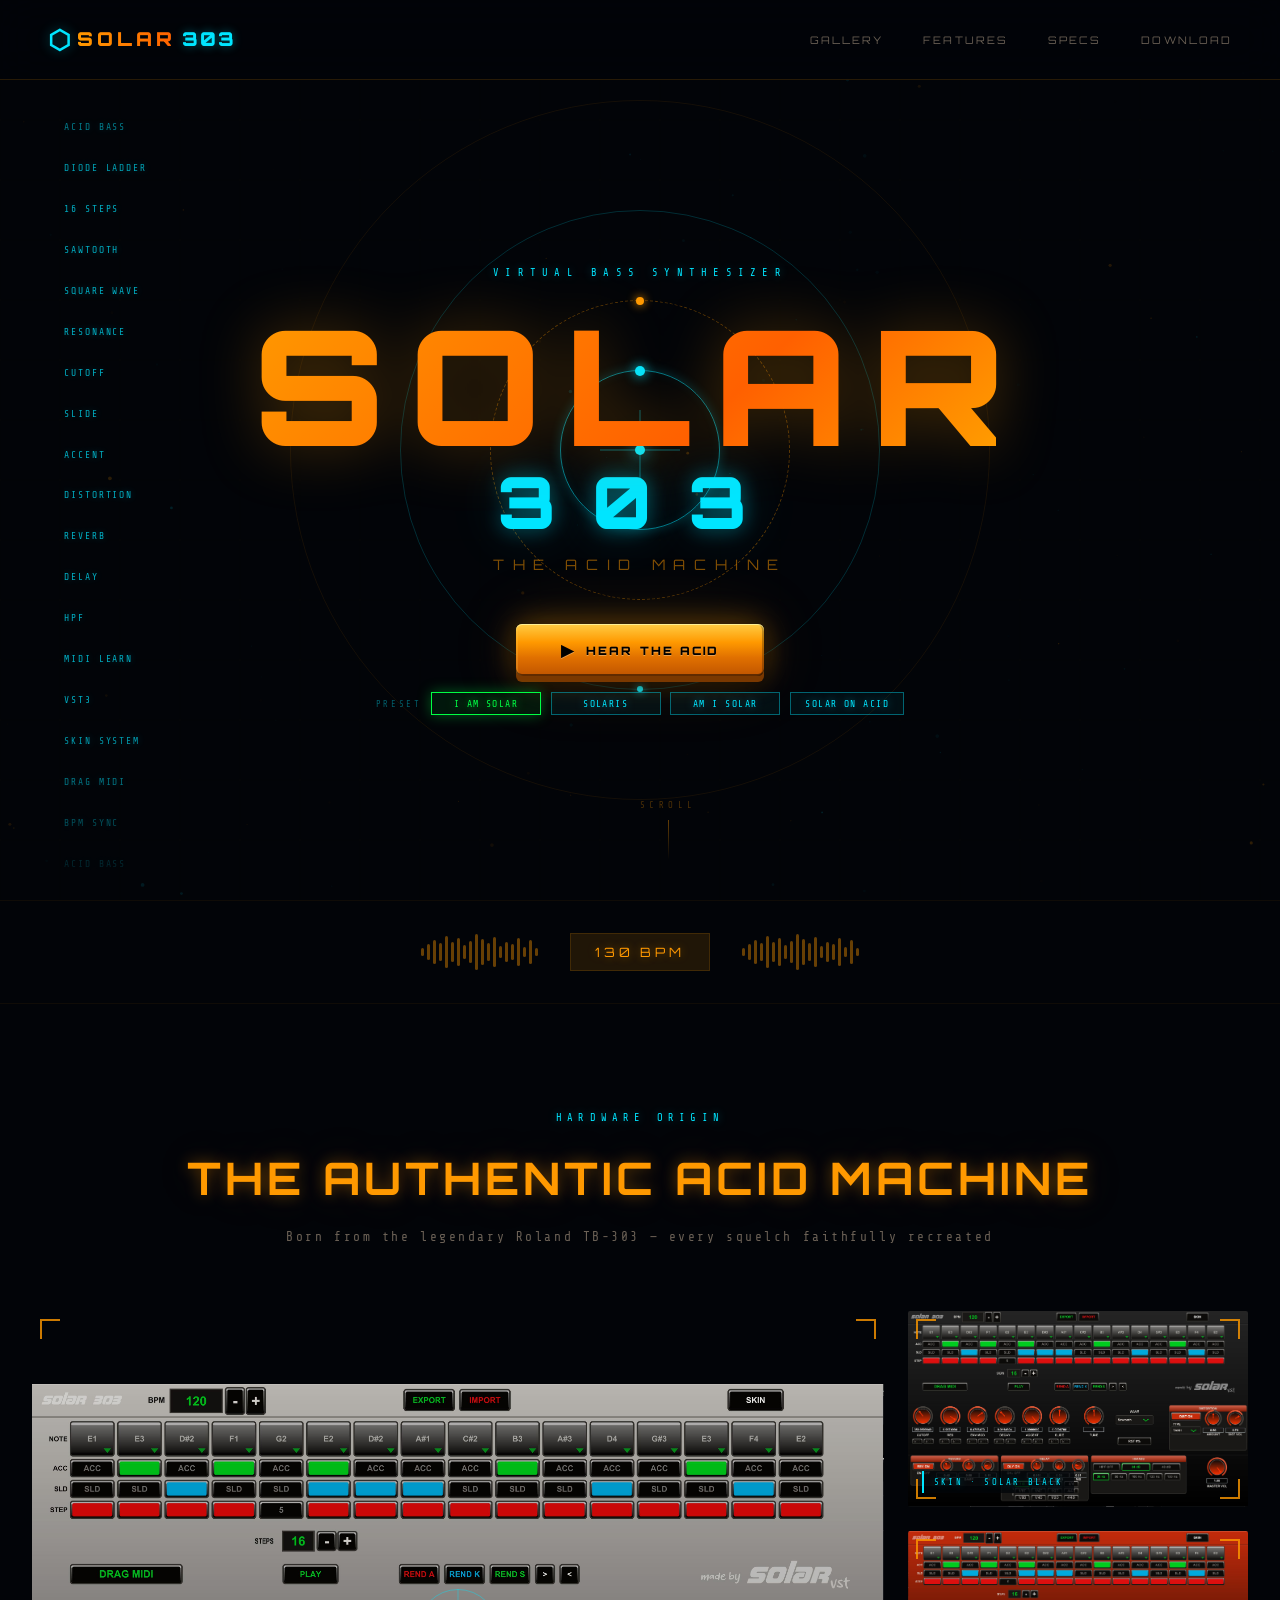
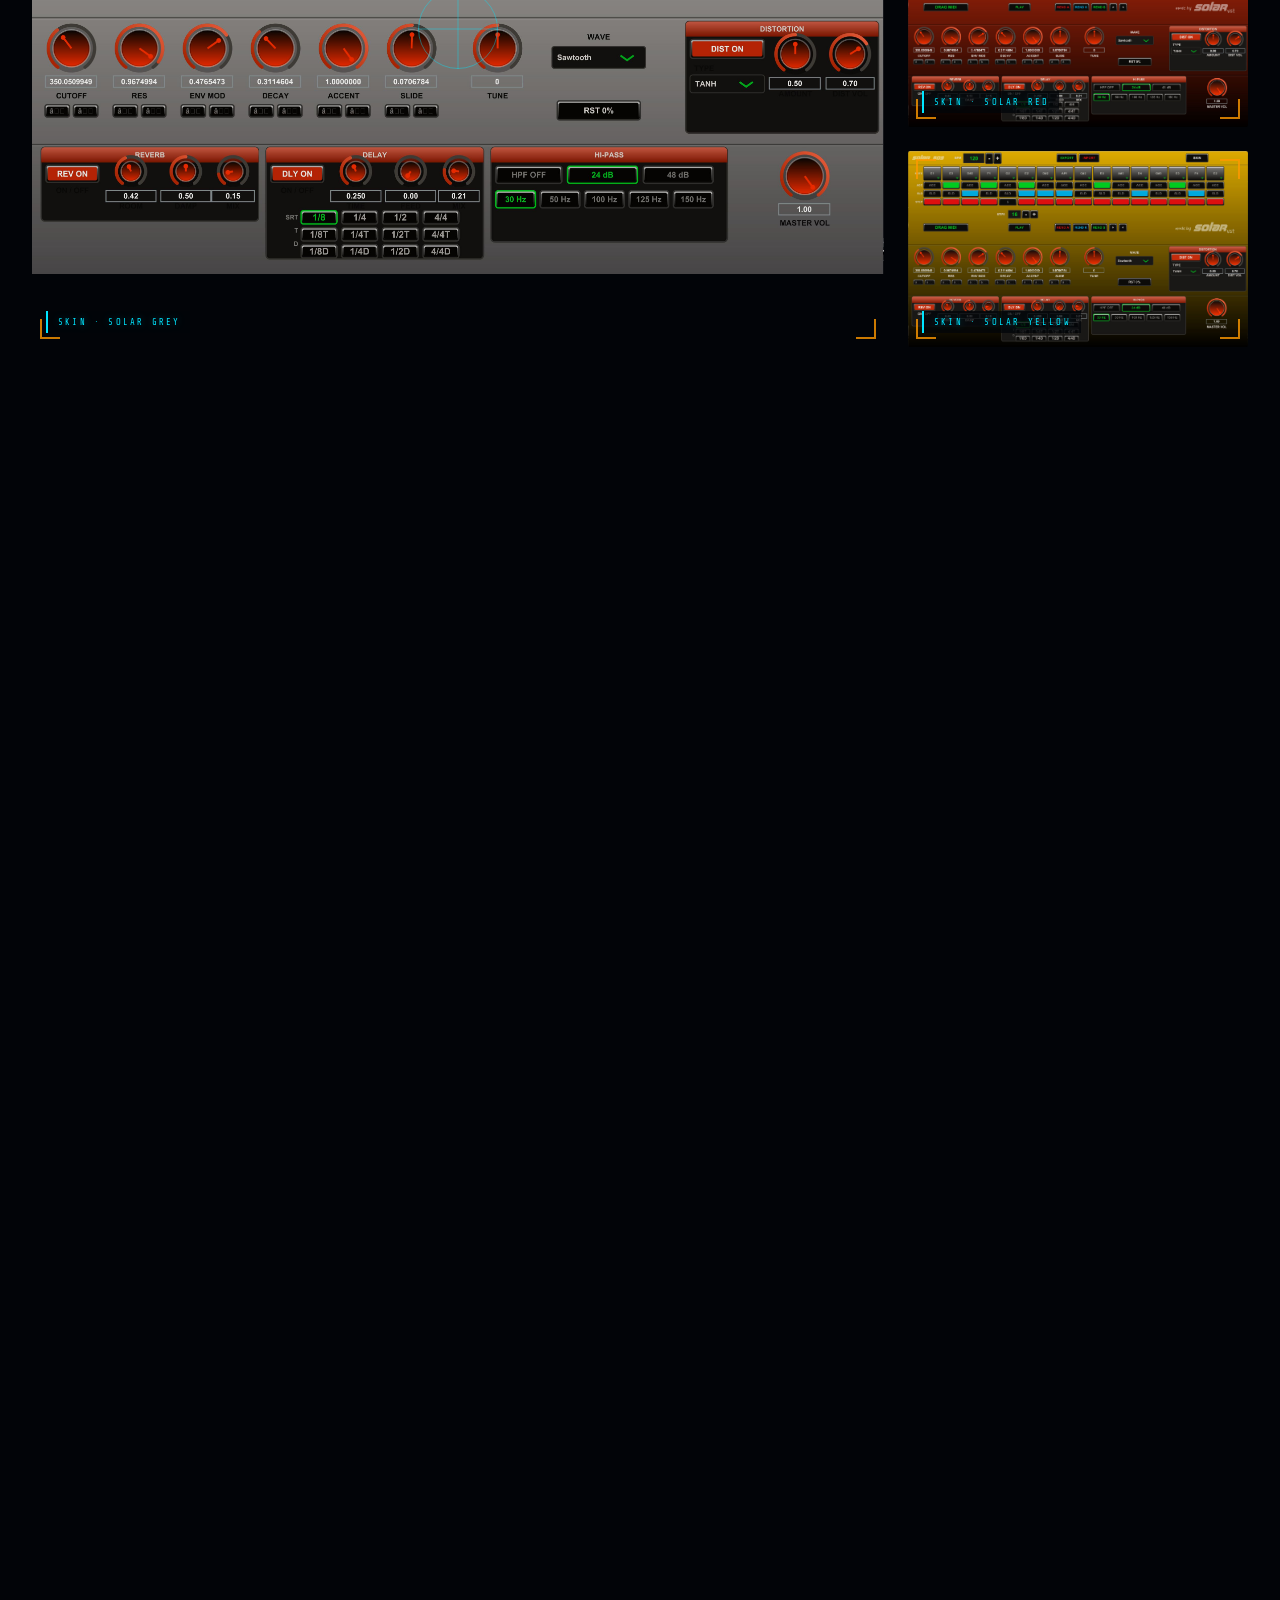
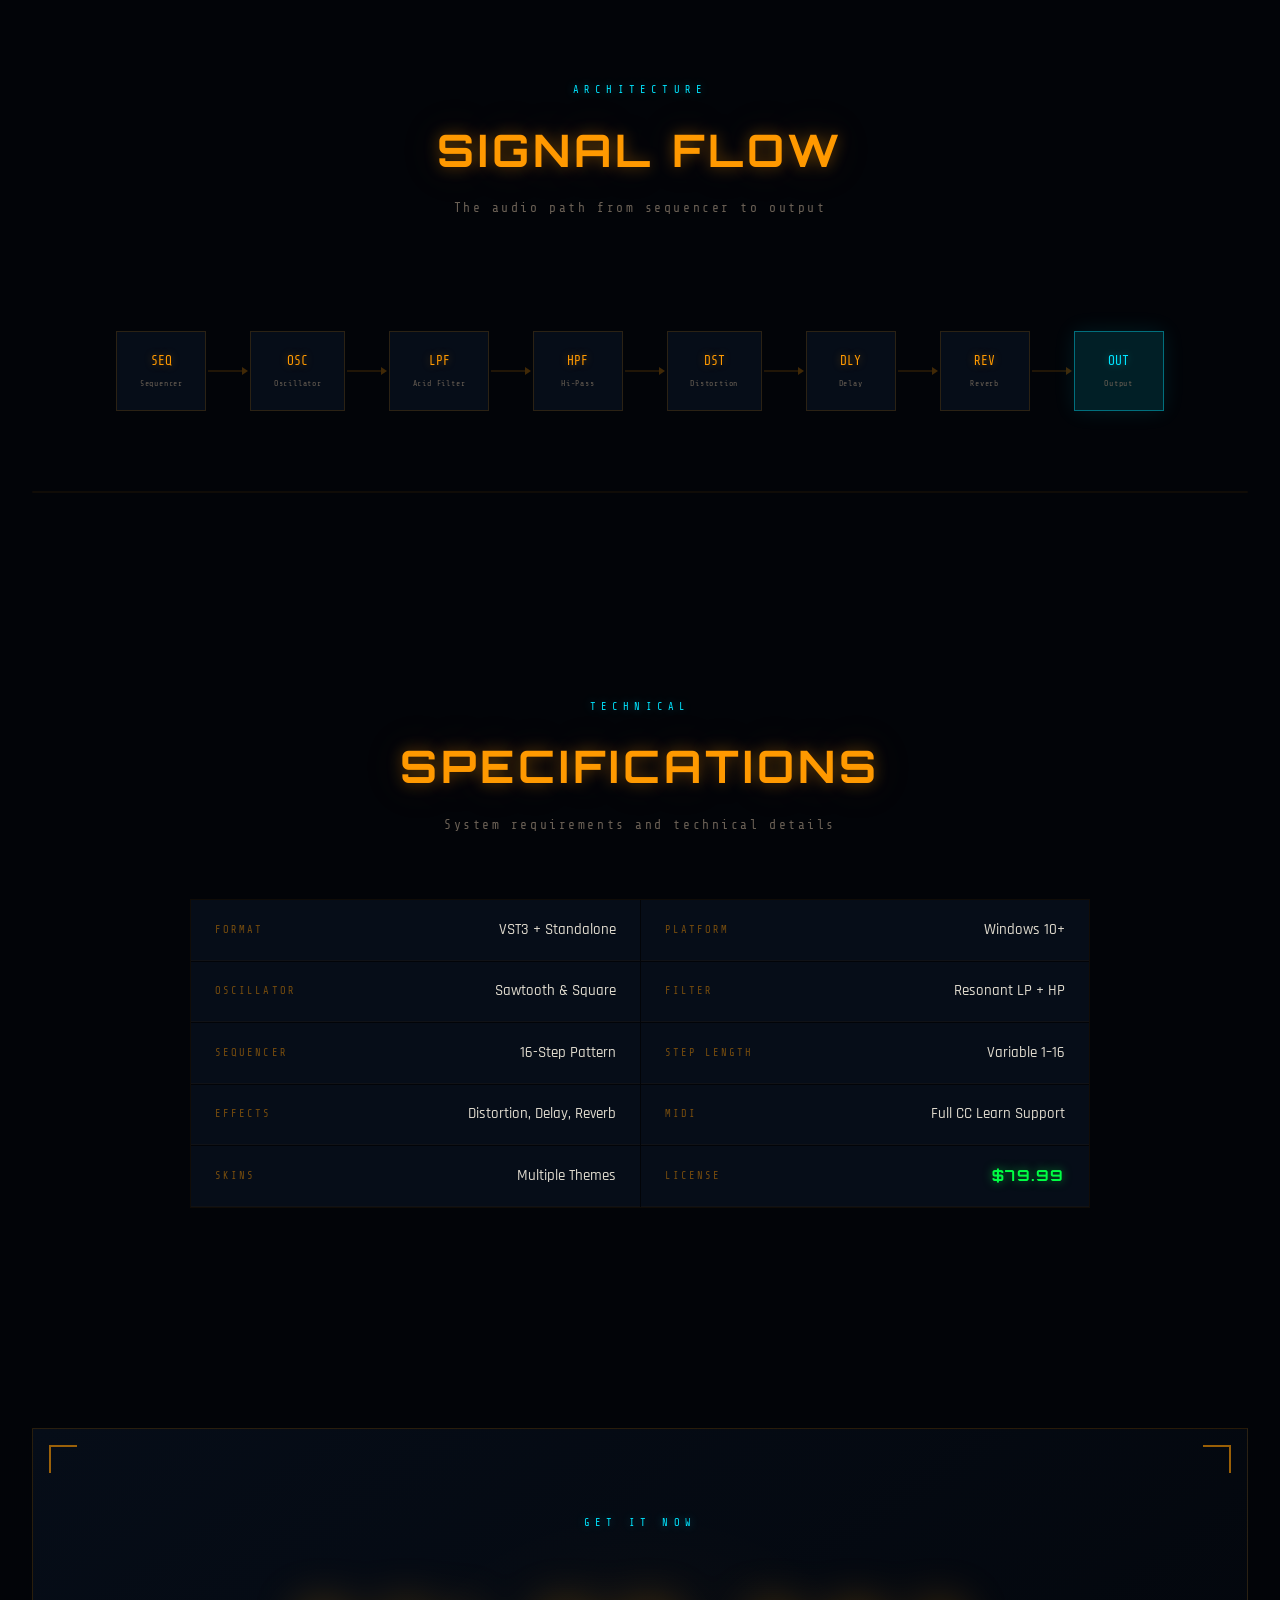
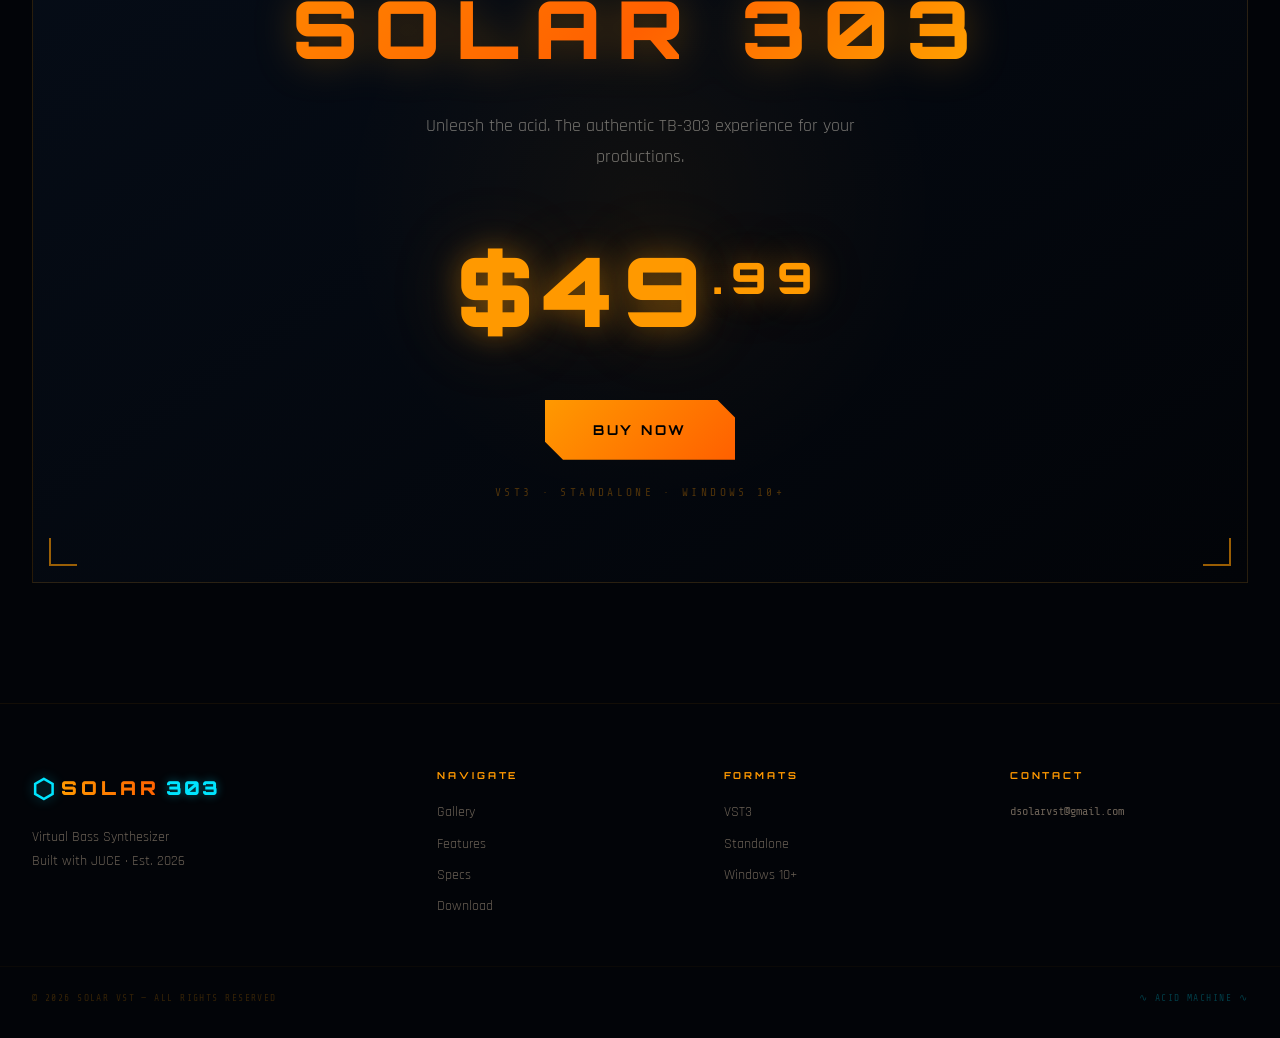
==== commit a1503522: "fix buy button" ====
--- a/index.html
+++ b/index.html
@@ -385,8 +385,8 @@
         <span class="section-tag">GET IT NOW</span>
         <h2 class="dl-title">SOLAR 303</h2>
         <p class="dl-sub">Unleash the acid. The authentic TB-303 experience for your productions.</p>
-        <div class="dl-price">$79<span class="dl-cents">.99</span></div>
-        <a href="#" class="btn-primary">↓ BUY NOW</a>
+        <div class="dl-price">$49<span class="dl-cents">.99</span></div>
+        <a href="https://solarvst.gumroad.com/l/solar303" class="btn-primary">BUY NOW</a>
         <div class="dl-formats">VST3 · STANDALONE · WINDOWS 10+</div>
       </div>
     </div>
